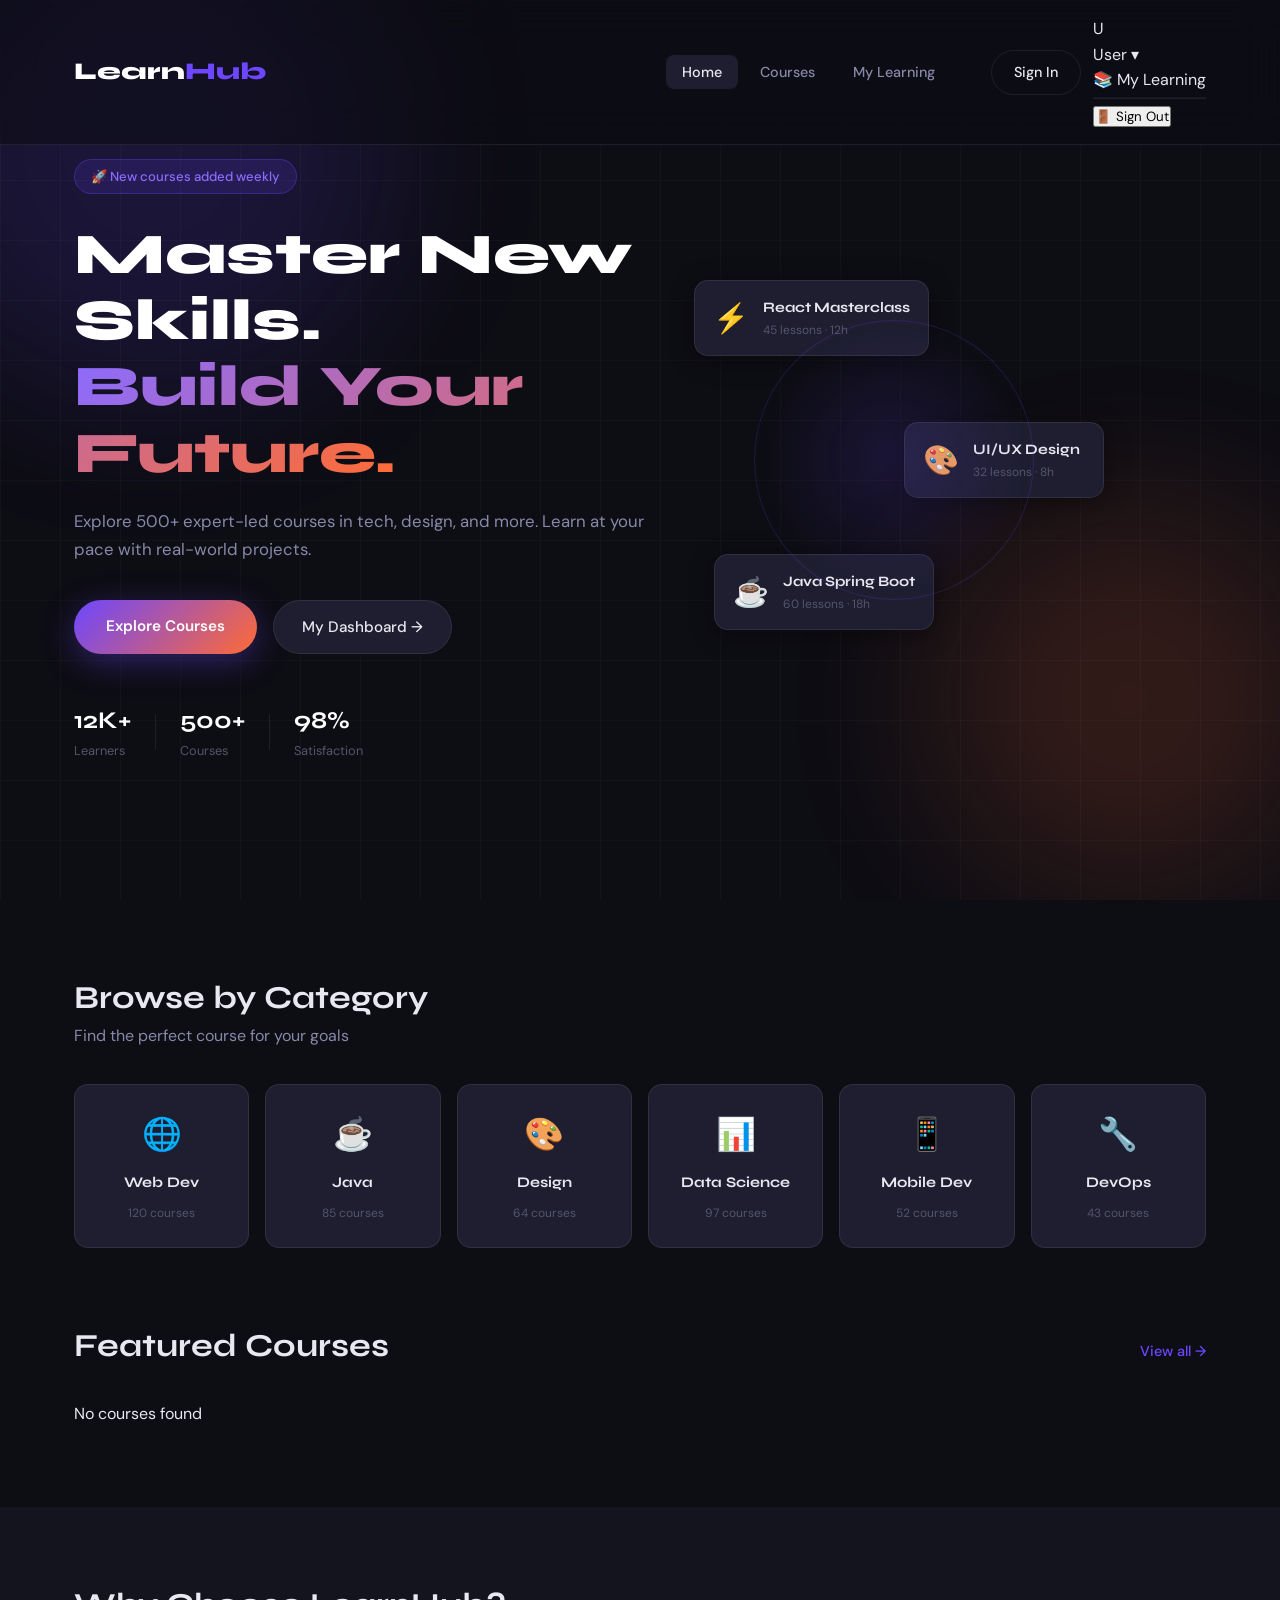
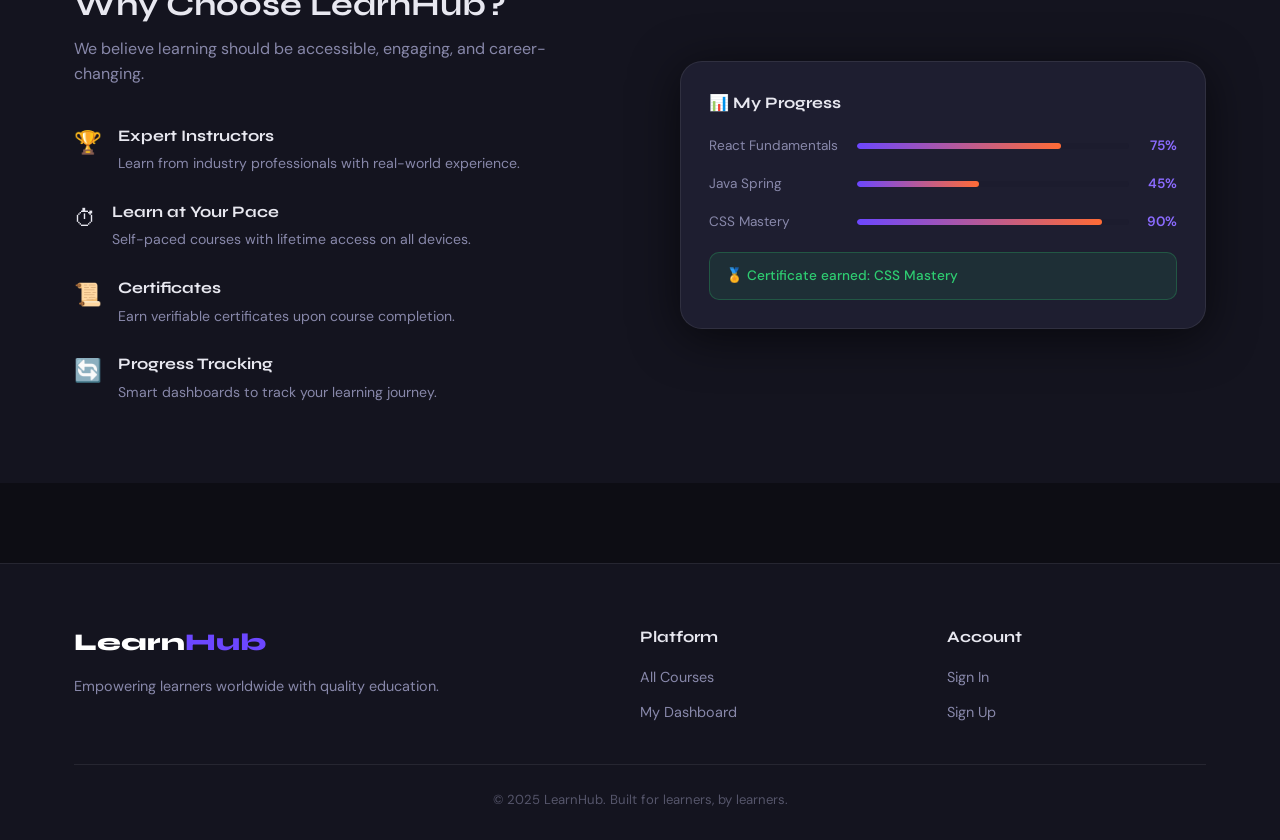
==== frontend/index.html @ 4c67e831 "Initial commit" ====
<!doctype html>
<html lang="en">
  <head>
    <meta charset="UTF-8" />
    <meta name="viewport" content="width=device-width, initial-scale=1.0" />
    <title>LearnHub – Level Up Your Skills</title>
    <link rel="stylesheet" href="css/global.css" />
    <link rel="stylesheet" href="css/home.css" />
    <link
      href="https://fonts.googleapis.com/css2?family=Syne:wght@400;600;700;800&family=DM+Sans:ital,wght@0,300;0,400;0,500;1,300&display=swap"
      rel="stylesheet"
    />
  </head>
  <body>
    <nav class="navbar" id="navbar">
      <div class="nav-inner">
        <a href="index.html" class="logo">Learn<span>Hub</span></a>
        <ul class="nav-links" id="navLinks">
          <li><a href="index.html" class="active">Home</a></li>
          <li><a href="pages/courses.html">Courses</a></li>
          <li><a href="pages/my-courses.html">My Learning</a></li>
          <li id="adminNavLink" style="display: none">
            <a href="pages/admin.html">Admin</a>
          </li>
        </ul>
        <div class="nav-actions">
          <a href="pages/login.html" class="btn-outline" id="loginBtn"
            >Sign In</a
          >
          <div class="user-menu hidden" id="userMenu">
            <div class="user-avatar" id="userAvatarTrigger">
              <div class="avatar-circle">
                <span id="navUserInitial">U</span>
              </div>
              <span id="navUserName">User</span> ▾
            </div>
            <div class="user-dropdown" id="userDropdown">
              <a href="pages/my-courses.html">📚 My Learning</a>
              <a
                href="pages/admin.html"
                id="adminDropLink"
                style="display: none"
                >🛡 Admin Panel</a
              >
              <hr style="border-color: var(--border); margin: 4px 0" />
              <button onclick="Auth.logout()">🚪 Sign Out</button>
            </div>
          </div>
        </div>
        <button class="hamburger" id="hamburger">
          <span></span><span></span><span></span>
        </button>
      </div>
    </nav>

    <section class="hero">
      <div class="hero-bg">
        <div class="blob blob-1"></div>
        <div class="blob blob-2"></div>
        <div class="grid-overlay"></div>
      </div>
      <div class="hero-content">
        <div class="hero-tag">🚀 New courses added weekly</div>
        <h1 class="hero-title">
          Master New Skills.<br /><em>Build Your Future.</em>
        </h1>
        <p class="hero-subtitle">
          Explore 500+ expert-led courses in tech, design, and more. Learn at
          your pace with real-world projects.
        </p>
        <div class="hero-cta">
          <a href="pages/courses.html" class="btn-hero-primary"
            >Explore Courses</a
          >
          <a href="pages/my-courses.html" class="btn-hero-secondary"
            >My Dashboard →</a
          >
        </div>
        <div class="hero-stats">
          <div class="stat"><strong>12K+</strong><span>Learners</span></div>
          <div class="stat-divider"></div>
          <div class="stat"><strong>500+</strong><span>Courses</span></div>
          <div class="stat-divider"></div>
          <div class="stat"><strong>98%</strong><span>Satisfaction</span></div>
        </div>
      </div>
      <div class="hero-visual">
        <div class="floating-card card-1">
          <div class="fc-icon">⚡</div>
          <div>
            <div class="fc-title">React Masterclass</div>
            <div class="fc-sub">45 lessons · 12h</div>
          </div>
        </div>
        <div class="floating-card card-2">
          <div class="fc-icon">🎨</div>
          <div>
            <div class="fc-title">UI/UX Design</div>
            <div class="fc-sub">32 lessons · 8h</div>
          </div>
        </div>
        <div class="floating-card card-3">
          <div class="fc-icon">☕</div>
          <div>
            <div class="fc-title">Java Spring Boot</div>
            <div class="fc-sub">60 lessons · 18h</div>
          </div>
        </div>
        <div class="hero-circle"></div>
      </div>
    </section>

    <section class="categories-section">
      <div class="container">
        <div class="section-header">
          <div>
            <h2>Browse by Category</h2>
            <p>Find the perfect course for your goals</p>
          </div>
        </div>
        <div class="categories-grid">
          <a href="pages/courses.html?cat=Web Dev" class="cat-card"
            ><span class="cat-icon">🌐</span
            ><span class="cat-name">Web Dev</span
            ><span class="cat-count">120 courses</span></a
          >
          <a href="pages/courses.html?cat=Java" class="cat-card"
            ><span class="cat-icon">☕</span><span class="cat-name">Java</span
            ><span class="cat-count">85 courses</span></a
          >
          <a href="pages/courses.html?cat=Design" class="cat-card"
            ><span class="cat-icon">🎨</span><span class="cat-name">Design</span
            ><span class="cat-count">64 courses</span></a
          >
          <a href="pages/courses.html?cat=Data Science" class="cat-card"
            ><span class="cat-icon">📊</span
            ><span class="cat-name">Data Science</span
            ><span class="cat-count">97 courses</span></a
          >
          <a href="pages/courses.html?cat=Mobile Dev" class="cat-card"
            ><span class="cat-icon">📱</span
            ><span class="cat-name">Mobile Dev</span
            ><span class="cat-count">52 courses</span></a
          >
          <a href="pages/courses.html?cat=DevOps" class="cat-card"
            ><span class="cat-icon">🔧</span><span class="cat-name">DevOps</span
            ><span class="cat-count">43 courses</span></a
          >
        </div>
      </div>
    </section>

    <section class="featured-section">
      <div class="container">
        <div class="section-header">
          <h2>Featured Courses</h2>
          <a href="pages/courses.html" class="view-all">View all →</a>
        </div>
        <div class="courses-grid" id="featuredCourses">
          <div class="loading-placeholder">Loading courses…</div>
        </div>
      </div>
    </section>

    <section class="why-section">
      <div class="container">
        <div class="why-grid">
          <div class="why-text">
            <h2>Why Choose LearnHub?</h2>
            <p>
              We believe learning should be accessible, engaging, and
              career-changing.
            </p>
            <div class="why-features">
              <div class="why-feat">
                <span class="why-icon">🏆</span>
                <div>
                  <strong>Expert Instructors</strong>
                  <p>
                    Learn from industry professionals with real-world
                    experience.
                  </p>
                </div>
              </div>
              <div class="why-feat">
                <span class="why-icon">⏱</span>
                <div>
                  <strong>Learn at Your Pace</strong>
                  <p>Self-paced courses with lifetime access on all devices.</p>
                </div>
              </div>
              <div class="why-feat">
                <span class="why-icon">📜</span>
                <div>
                  <strong>Certificates</strong>
                  <p>Earn verifiable certificates upon course completion.</p>
                </div>
              </div>
              <div class="why-feat">
                <span class="why-icon">🔄</span>
                <div>
                  <strong>Progress Tracking</strong>
                  <p>Smart dashboards to track your learning journey.</p>
                </div>
              </div>
            </div>
          </div>
          <div class="why-visual">
            <div class="why-card">
              <div class="why-card-header">📊 My Progress</div>
              <div class="progress-mini-list">
                <div class="pml-item">
                  <span>React Fundamentals</span>
                  <div class="pml-bar">
                    <div class="pml-fill" style="width: 75%"></div>
                  </div>
                  <span>75%</span>
                </div>
                <div class="pml-item">
                  <span>Java Spring</span>
                  <div class="pml-bar">
                    <div class="pml-fill" style="width: 45%"></div>
                  </div>
                  <span>45%</span>
                </div>
                <div class="pml-item">
                  <span>CSS Mastery</span>
                  <div class="pml-bar">
                    <div class="pml-fill" style="width: 90%"></div>
                  </div>
                  <span>90%</span>
                </div>
              </div>
              <div class="why-cert">🏅 Certificate earned: CSS Mastery</div>
            </div>
          </div>
        </div>
      </div>
    </section>

    <footer class="footer">
      <div class="container">
        <div class="footer-inner">
          <div class="footer-brand">
            <div class="logo">Learn<span>Hub</span></div>
            <p>Empowering learners worldwide with quality education.</p>
          </div>
          <div class="footer-links">
            <strong>Platform</strong><a href="pages/courses.html">All Courses</a
            ><a href="pages/my-courses.html">My Dashboard</a>
          </div>
          <div class="footer-links">
            <strong>Account</strong><a href="pages/login.html">Sign In</a
            ><a href="pages/login.html">Sign Up</a>
          </div>
        </div>
        <div class="footer-bottom">
          © 2025 LearnHub. Built for learners, by learners.
        </div>
      </div>
    </footer>

    <script src="js/data.js"></script>
    <script src="js/api.js"></script>
    <script src="js/app.js"></script>
    <script src="js/home.js"></script>
    <script>
      document.addEventListener("DOMContentLoaded", () => {
        // Show admin links
        if (Auth.isAdmin()) {
          document.getElementById("adminNavLink").style.display = "";
          const a = document.getElementById("adminDropLink");
          if (a) a.style.display = "";
        }
        // User initial avatar
        const user = Auth.getUser();
        if (user) {
          const init = document.getElementById("navUserInitial");
          if (init) init.textContent = user.fullName.charAt(0).toUpperCase();
        }
        // Dropdown toggle
        document
          .getElementById("userAvatarTrigger")
          ?.addEventListener("click", (e) => {
            e.stopPropagation();
            document.getElementById("userDropdown")?.classList.toggle("open");
          });
        document.addEventListener("click", () =>
          document.getElementById("userDropdown")?.classList.remove("open"),
        );
      });
    </script>
  </body>
</html>
---- frontend/css/global.css ----
/* ─────────────────────────────────────────────
   LEARNHUB – global.css
   Design: Dark-accent editorial, Syne + DM Sans
───────────────────────────────────────────── */

:root {
  --primary: #6c47ff;
  --primary-lt: #8b6bff;
  --accent: #ff6b35;
  --accent-lt: #ff8c5a;
  --dark: #0d0d14;
  --dark-2: #14141f;
  --dark-3: #1c1c2e;
  --surface: #1e1e30;
  --surface-2: #26263a;
  --border: rgba(255, 255, 255, 0.08);
  --text: #e8e8f0;
  --text-muted: #8888aa;
  --text-dim: #55556a;
  --success: #2ecc71;
  --warning: #f1c40f;
  --radius: 14px;
  --radius-lg: 22px;
  --shadow: 0 4px 24px rgba(0, 0, 0, 0.4);
  --shadow-lg: 0 8px 48px rgba(0, 0, 0, 0.6);
  --transition: 0.25s cubic-bezier(0.4, 0, 0.2, 1);
}

*,
*::before,
*::after {
  box-sizing: border-box;
  margin: 0;
  padding: 0;
}

html {
  scroll-behavior: smooth;
}

body {
  font-family: "DM Sans", sans-serif;
  background: var(--dark);
  color: var(--text);
  line-height: 1.6;
  overflow-x: hidden;
}

h1,
h2,
h3,
h4,
h5 {
  font-family: "Syne", sans-serif;
  line-height: 1.15;
}

a {
  color: inherit;
  text-decoration: none;
}
img {
  max-width: 100%;
  display: block;
}
button {
  cursor: pointer;
  font-family: inherit;
}

/* SCROLLBAR */
::-webkit-scrollbar {
  width: 6px;
}
::-webkit-scrollbar-track {
  background: var(--dark-2);
}
::-webkit-scrollbar-thumb {
  background: var(--primary);
  border-radius: 3px;
}

/* ── CONTAINER ─────────────── */
.container {
  max-width: 1180px;
  margin: 0 auto;
  padding: 0 24px;
}

/* ── BUTTONS ───────────────── */
.btn-primary {
  display: inline-flex;
  align-items: center;
  gap: 8px;
  background: var(--primary);
  color: #fff;
  padding: 10px 22px;
  border-radius: 50px;
  font-weight: 500;
  font-size: 0.9rem;
  border: none;
  transition: var(--transition);
}
.btn-primary:hover {
  background: var(--primary-lt);
  transform: translateY(-2px);
}

.btn-outline {
  display: inline-flex;
  align-items: center;
  background: transparent;
  color: var(--text);
  padding: 10px 22px;
  border-radius: 50px;
  font-weight: 500;
  font-size: 0.9rem;
  border: 1.5px solid var(--border);
  transition: var(--transition);
}
.btn-outline:hover {
  border-color: var(--primary);
  color: var(--primary);
}

/* ── NAVBAR ────────────────── */
.navbar {
  position: fixed;
  top: 0;
  left: 0;
  right: 0;
  z-index: 1000;
  padding: 16px 0;
  background: rgba(13, 13, 20, 0.6);
  backdrop-filter: blur(20px);
  border-bottom: 1px solid var(--border);
  transition: var(--transition);
}
.navbar.scrolled {
  padding: 10px 0;
  background: rgba(13, 13, 20, 0.95);
}

.nav-inner {
  max-width: 1180px;
  margin: 0 auto;
  padding: 0 24px;
  display: flex;
  align-items: center;
  gap: 40px;
}

.logo {
  font-family: "Syne", sans-serif;
  font-size: 1.5rem;
  font-weight: 800;
  color: #fff;
  flex-shrink: 0;
}
.logo span {
  color: var(--primary);
}

.nav-links {
  display: flex;
  list-style: none;
  gap: 6px;
  margin-left: auto;
}
.nav-links a {
  padding: 8px 16px;
  border-radius: 8px;
  font-size: 0.9rem;
  font-weight: 500;
  color: var(--text-muted);
  transition: var(--transition);
}
.nav-links a:hover,
.nav-links a.active {
  color: var(--text);
  background: var(--surface);
}

.nav-actions {
  display: flex;
  align-items: center;
  gap: 12px;
}

.enrolled-count-badge {
  position: relative;
  background: linear-gradient(135deg, var(--primary), var(--accent));
}

.hamburger {
  display: none;
  flex-direction: column;
  gap: 5px;
  background: none;
  border: none;
  padding: 4px;
}
.hamburger span {
  width: 22px;
  height: 2px;
  background: var(--text);
  border-radius: 2px;
  transition: var(--transition);
  display: block;
}

/* ── COURSE CARD ───────────── */
.course-card {
  background: var(--surface);
  border: 1px solid var(--border);
  border-radius: var(--radius-lg);
  overflow: hidden;
  transition: var(--transition);
  display: flex;
  flex-direction: column;
  cursor: pointer;
}
.course-card:hover {
  transform: translateY(-6px);
  border-color: rgba(108, 71, 255, 0.4);
  box-shadow: 0 20px 60px rgba(108, 71, 255, 0.15);
}
.course-thumb {
  height: 170px;
  display: flex;
  align-items: center;
  justify-content: center;
  font-size: 3.5rem;
  position: relative;
  overflow: hidden;
}
.course-thumb::after {
  content: "";
  position: absolute;
  inset: 0;
  background: linear-gradient(to bottom, transparent 50%, rgba(0, 0, 0, 0.6));
}
.course-body {
  padding: 18px 20px;
  flex: 1;
  display: flex;
  flex-direction: column;
  gap: 10px;
}
.course-category {
  font-size: 0.72rem;
  font-weight: 600;
  letter-spacing: 0.06em;
  text-transform: uppercase;
  color: var(--primary-lt);
}
.course-title {
  font-family: "Syne", sans-serif;
  font-size: 1.05rem;
  font-weight: 700;
  color: var(--text);
  line-height: 1.3;
}
.course-desc {
  font-size: 0.85rem;
  color: var(--text-muted);
  line-height: 1.5;
  flex: 1;
}
.course-meta {
  display: flex;
  gap: 16px;
  font-size: 0.8rem;
  color: var(--text-dim);
}
.course-meta span {
  display: flex;
  align-items: center;
  gap: 4px;
}
.course-footer {
  padding: 14px 20px;
  border-top: 1px solid var(--border);
  display: flex;
  align-items: center;
  justify-content: space-between;
}
.course-rating {
  display: flex;
  align-items: center;
  gap: 4px;
  font-size: 0.85rem;
  color: var(--warning);
}
.enroll-btn {
  padding: 8px 18px;
  border-radius: 50px;
  font-size: 0.82rem;
  font-weight: 600;
  border: 1.5px solid var(--primary);
  color: var(--primary);
  background: transparent;
  transition: var(--transition);
}
.enroll-btn:hover,
.enroll-btn.enrolled {
  background: var(--primary);
  color: #fff;
  border-color: var(--primary);
}
.enroll-btn.enrolled {
  background: var(--success);
  border-color: var(--success);
}

/* ── SECTION HEADERS ──────── */
.section-header {
  display: flex;
  align-items: baseline;
  justify-content: space-between;
  margin-bottom: 36px;
}
.section-header h2 {
  font-size: clamp(1.6rem, 3vw, 2rem);
  color: var(--text);
}
.section-header p {
  color: var(--text-muted);
  margin-top: 6px;
}
.view-all {
  color: var(--primary);
  font-weight: 500;
  font-size: 0.9rem;
  transition: var(--transition);
}
.view-all:hover {
  color: var(--primary-lt);
}

/* ── PROGRESS BAR ─────────── */
.progress-bar-wrap {
  background: var(--dark-3);
  border-radius: 50px;
  height: 8px;
  overflow: hidden;
}
.progress-bar-fill {
  height: 100%;
  border-radius: 50px;
  background: linear-gradient(90deg, var(--primary), var(--accent));
  transition: width 0.6s cubic-bezier(0.4, 0, 0.2, 1);
}

/* ── BADGE ─────────────────── */
.badge {
  display: inline-block;
  padding: 3px 10px;
  border-radius: 50px;
  font-size: 0.72rem;
  font-weight: 600;
  letter-spacing: 0.04em;
}
.badge-primary {
  background: rgba(108, 71, 255, 0.2);
  color: var(--primary-lt);
}
.badge-success {
  background: rgba(46, 204, 113, 0.15);
  color: var(--success);
}
.badge-accent {
  background: rgba(255, 107, 53, 0.2);
  color: var(--accent-lt);
}

/* ── FOOTER ────────────────── */
.footer {
  background: var(--dark-2);
  border-top: 1px solid var(--border);
  padding: 60px 0 30px;
  margin-top: 80px;
}
.footer-inner {
  display: grid;
  grid-template-columns: 2fr 1fr 1fr;
  gap: 48px;
  margin-bottom: 40px;
}
.footer-brand p {
  color: var(--text-muted);
  font-size: 0.9rem;
  margin-top: 12px;
}
.footer-links {
  display: flex;
  flex-direction: column;
  gap: 12px;
}
.footer-links strong {
  font-family: "Syne", sans-serif;
  color: var(--text);
  margin-bottom: 4px;
}
.footer-links a {
  color: var(--text-muted);
  font-size: 0.9rem;
  transition: var(--transition);
}
.footer-links a:hover {
  color: var(--primary-lt);
}
.footer-bottom {
  color: var(--text-dim);
  font-size: 0.82rem;
  text-align: center;
  padding-top: 24px;
  border-top: 1px solid var(--border);
}

/* ── TOAST ─────────────────── */
#toast-container {
  position: fixed;
  bottom: 30px;
  right: 30px;
  z-index: 9999;
  display: flex;
  flex-direction: column;
  gap: 10px;
}
.toast {
  background: var(--surface-2);
  color: var(--text);
  padding: 14px 22px;
  border-radius: 12px;
  border: 1px solid var(--border);
  font-size: 0.88rem;
  font-weight: 500;
  box-shadow: var(--shadow);
  animation: toastIn 0.35s ease;
  display: flex;
  align-items: center;
  gap: 10px;
}
.toast.success {
  border-color: var(--success);
}
.toast.error {
  border-color: #e74c3c;
}
@keyframes toastIn {
  from {
    opacity: 0;
    transform: translateY(20px);
  }
  to {
    opacity: 1;
    transform: none;
  }
}

/* ── MODAL ─────────────────── */
.modal-overlay {
  position: fixed;
  inset: 0;
  z-index: 2000;
  background: rgba(0, 0, 0, 0.75);
  backdrop-filter: blur(6px);
  display: flex;
  align-items: center;
  justify-content: center;
  padding: 24px;
  opacity: 0;
  pointer-events: none;
  transition: var(--transition);
}
.modal-overlay.open {
  opacity: 1;
  pointer-events: all;
}
.modal {
  background: var(--surface);
  border: 1px solid var(--border);
  border-radius: var(--radius-lg);
  padding: 36px;
  max-width: 520px;
  width: 100%;
  transform: scale(0.95);
  transition: var(--transition);
}
.modal-overlay.open .modal {
  transform: scale(1);
}
.modal-close {
  float: right;
  background: none;
  border: none;
  color: var(--text-muted);
  font-size: 1.4rem;
}
.modal-close:hover {
  color: var(--text);
}

/* ── EMPTY STATE ───────────── */
.empty-state {
  text-align: center;
  padding: 80px 24px;
  color: var(--text-muted);
}
.empty-state .es-icon {
  font-size: 3.5rem;
  margin-bottom: 16px;
}
.empty-state h3 {
  font-size: 1.3rem;
  color: var(--text);
  margin-bottom: 8px;
}
.empty-state p {
  font-size: 0.9rem;
  margin-bottom: 24px;
}

/* ── PAGE HERO ─────────────── */
.page-hero {
  padding: 120px 0 60px;
  background: linear-gradient(180deg, var(--dark-3) 0%, var(--dark) 100%);
  border-bottom: 1px solid var(--border);
}
.page-hero h1 {
  font-size: clamp(1.8rem, 4vw, 2.8rem);
}
.page-hero p {
  color: var(--text-muted);
  margin-top: 12px;
  font-size: 1rem;
}

/* ── FORM ELEMENTS ─────────── */
.form-group {
  display: flex;
  flex-direction: column;
  gap: 8px;
}
.form-label {
  font-size: 0.85rem;
  font-weight: 500;
  color: var(--text-muted);
}
.form-input,
.form-select,
.form-textarea {
  background: var(--dark-3);
  border: 1px solid var(--border);
  color: var(--text);
  border-radius: 10px;
  padding: 12px 16px;
  font-family: inherit;
  font-size: 0.9rem;
  transition: var(--transition);
  width: 100%;
}
.form-input:focus,
.form-select:focus,
.form-textarea:focus {
  outline: none;
  border-color: var(--primary);
  box-shadow: 0 0 0 3px rgba(108, 71, 255, 0.15);
}
.form-textarea {
  resize: vertical;
  min-height: 100px;
}
.form-select {
  appearance: none;
  cursor: pointer;
}

/* ── UTILITIES ─────────────── */
.text-muted {
  color: var(--text-muted);
}
.text-accent {
  color: var(--accent);
}
.text-primary {
  color: var(--primary-lt);
}
.text-success {
  color: var(--success);
}
.mt-1 {
  margin-top: 8px;
}
.mt-2 {
  margin-top: 16px;
}
.mt-3 {
  margin-top: 24px;
}

/* ── RESPONSIVE ────────────── */
@media (max-width: 768px) {
  .nav-links,
  .nav-actions .btn-outline {
    display: none;
  }
  .nav-links.open {
    display: flex;
    flex-direction: column;
    position: fixed;
    top: 64px;
    left: 0;
    right: 0;
    background: var(--dark-2);
    padding: 20px 24px;
    gap: 4px;
    border-bottom: 1px solid var(--border);
  }
  .hamburger {
    display: flex;
  }
  .footer-inner {
    grid-template-columns: 1fr;
    gap: 32px;
  }
}

/* Navbar Fixes */
.nav-inner {
  justify-content: space-between; /* Ensures Logo is left and Links are right */
}

/* Ensure the hero doesn't hide under the navbar */
.hero {
  padding-top: 140px;
}

/* Smooth Animation for Blobs */
.blob {
  pointer-events: none; /* Prevents blobs from blocking clicks */
}

/* Image/Emoji scaling in course cards */
.course-thumb {
  transition: transform 0.5s ease;
}
.course-card:hover .course-thumb {
  transform: scale(1.05);
}

/* Reusable internal page header */
.page-header {
  padding: 120px 0 60px;
  background: linear-gradient(180deg, var(--dark-3) 0%, var(--dark) 100%);
  border-bottom: 1px solid var(--border);
  text-align: center;
}

.page-header h1 {
  font-size: 2.5rem;
  margin-bottom: 10px;
}

.page-header p {
  color: var(--text-muted);
  max-width: 600px;
  margin: 0 auto;
}

/* css for price */
.course-price-badge {
  position: absolute;
  bottom: 10px;
  right: 10px;
  padding: 4px 10px;
  border-radius: 6px;
  font-size: 0.85rem;
  font-weight: 800;
  background: rgba(0, 0, 0, 0.4);
  backdrop-filter: blur(4px);
  color: white;
}

.price-free {
  color: #2ecc71;
}
.price-paid {
  color: #f1c40f;
}

/* Progress Bars */
.progress-bar-bg {
  width: 100%;
  height: 8px;
  background: #e0e0e0;
  border-radius: 4px;
  margin-top: 8px;
  overflow: hidden;
}
.progress-bar-fill {
  height: 100%;
  background: #2ecc71;
  transition: width 0.3s ease;
}

/* Certificate Button */
.btn-cert {
  display: inline-block;
  background: linear-gradient(135deg, #af9342, #dfc472);
  color: white;
  padding: 12px 20px;
  border-radius: 8px;
  text-decoration: none;
  font-weight: bold;
  text-align: center;
  box-shadow: 0 4px 15px rgba(175, 147, 66, 0.3);
  animation: pulse 2s infinite;
}

@keyframes pulse {
  0% {
    transform: scale(1);
  }
  50% {
    transform: scale(1.03);
  }
  100% {
    transform: scale(1);
  }
}
---- frontend/css/home.css ----
/* ─── home.css ─────────────────────────────────── */

/* HERO */
.hero {
  min-height: 100vh;
  display: flex;
  align-items: center;
  padding: 100px 24px 80px;
  max-width: 1180px;
  margin: 0 auto;
  gap: 60px;
  position: relative;
}

.hero-bg {
  position: fixed;
  inset: 0;
  z-index: -1;
  overflow: hidden;
}
.blob {
  position: absolute;
  border-radius: 50%;
  filter: blur(80px);
  opacity: 0.15;
}
.blob-1 {
  width: 500px;
  height: 500px;
  background: var(--primary);
  top: -100px;
  left: -100px;
  animation: blobMove1 12s ease-in-out infinite;
}
.blob-2 {
  width: 400px;
  height: 400px;
  background: var(--accent);
  bottom: 0;
  right: -50px;
  animation: blobMove2 10s ease-in-out infinite;
}
@keyframes blobMove1 {
  0%,
  100% {
    transform: translate(0, 0) scale(1);
  }
  50% {
    transform: translate(60px, 40px) scale(1.1);
  }
}
@keyframes blobMove2 {
  0%,
  100% {
    transform: translate(0, 0) scale(1);
  }
  50% {
    transform: translate(-40px, -30px) scale(1.05);
  }
}
.grid-overlay {
  position: absolute;
  inset: 0;
  background-image:
    linear-gradient(rgba(255, 255, 255, 0.025) 1px, transparent 1px),
    linear-gradient(90deg, rgba(255, 255, 255, 0.025) 1px, transparent 1px);
  background-size: 60px 60px;
}

.hero-content {
  flex: 1;
  max-width: 580px;
}
.hero-tag {
  display: inline-block;
  background: rgba(108, 71, 255, 0.15);
  color: var(--primary-lt);
  border: 1px solid rgba(108, 71, 255, 0.3);
  padding: 6px 16px;
  border-radius: 50px;
  font-size: 0.82rem;
  font-weight: 500;
  margin-bottom: 28px;
  animation: fadeUp 0.6s ease both;
}
.hero-title {
  font-size: clamp(2.4rem, 5vw, 3.6rem);
  font-weight: 800;
  color: #fff;
  margin-bottom: 20px;
  animation: fadeUp 0.6s 0.1s ease both;
}
.hero-title em {
  font-style: normal;
  background: linear-gradient(135deg, var(--primary-lt), var(--accent));

  /* The Fix: Include both the prefixed and standard property */
  -webkit-background-clip: text;
  background-clip: text;

  /* Required for the background to show through the letters */
  -webkit-text-fill-color: transparent;
  color: transparent;
}
.hero-subtitle {
  font-size: 1.05rem;
  color: var(--text-muted);
  line-height: 1.7;
  margin-bottom: 36px;
  animation: fadeUp 0.6s 0.2s ease both;
}
.hero-cta {
  display: flex;
  gap: 16px;
  flex-wrap: wrap;
  animation: fadeUp 0.6s 0.3s ease both;
}
.btn-hero-primary {
  padding: 14px 32px;
  border-radius: 50px;
  background: linear-gradient(135deg, var(--primary), var(--accent));
  color: #fff;
  font-weight: 600;
  font-size: 0.95rem;
  transition: var(--transition);
  border: none;
  box-shadow: 0 8px 32px rgba(108, 71, 255, 0.35);
}
.btn-hero-primary:hover {
  transform: translateY(-3px);
  box-shadow: 0 14px 40px rgba(108, 71, 255, 0.45);
}

.btn-hero-secondary {
  padding: 14px 28px;
  border-radius: 50px;
  background: var(--surface);
  color: var(--text);
  font-weight: 500;
  font-size: 0.95rem;
  border: 1px solid var(--border);
  transition: var(--transition);
}
.btn-hero-secondary:hover {
  border-color: var(--primary);
  color: var(--primary-lt);
}

.hero-stats {
  display: flex;
  align-items: center;
  gap: 24px;
  margin-top: 48px;
  animation: fadeUp 0.6s 0.4s ease both;
}
.stat {
  display: flex;
  flex-direction: column;
}
.stat strong {
  font-family: "Syne", sans-serif;
  font-size: 1.5rem;
  color: #fff;
}
.stat span {
  font-size: 0.8rem;
  color: var(--text-dim);
}
.stat-divider {
  width: 1px;
  height: 36px;
  background: var(--border);
}

/* Hero visual */
.hero-visual {
  flex: 0 0 360px;
  position: relative;
  height: 420px;
  display: none;
}
@media (min-width: 960px) {
  .hero-visual {
    display: block;
  }
}

.hero-circle {
  position: absolute;
  top: 50%;
  left: 50%;
  transform: translate(-50%, -50%);
  width: 280px;
  height: 280px;
  border-radius: 50%;
  background: radial-gradient(
    circle,
    rgba(108, 71, 255, 0.15) 0%,
    transparent 70%
  );
  border: 1px solid rgba(108, 71, 255, 0.2);
}
.floating-card {
  position: absolute;
  background: var(--surface);
  border: 1px solid var(--border);
  border-radius: 14px;
  padding: 14px 18px;
  display: flex;
  align-items: center;
  gap: 14px;
  box-shadow: var(--shadow);
  min-width: 200px;
  animation: floatCard 4s ease-in-out infinite;
}
.card-1 {
  top: 30px;
  left: -20px;
  animation-delay: 0s;
}
.card-2 {
  top: 50%;
  right: -30px;
  transform: translateY(-50%);
  animation-delay: 1.3s;
}
.card-3 {
  bottom: 40px;
  left: 0;
  animation-delay: 2.6s;
}
.fc-icon {
  font-size: 1.8rem;
}
.fc-title {
  font-family: "Syne", sans-serif;
  font-size: 0.9rem;
  font-weight: 700;
}
.fc-sub {
  font-size: 0.75rem;
  color: var(--text-dim);
  margin-top: 2px;
}
@keyframes floatCard {
  0%,
  100% {
    transform: translateY(0);
  }
  50% {
    transform: translateY(-10px);
  }
}
.card-2 {
  animation: floatCard2 4s ease-in-out infinite 1.3s;
}
@keyframes floatCard2 {
  0%,
  100% {
    transform: translateY(-50%);
  }
  50% {
    transform: translateY(calc(-50% - 10px));
  }
}

@keyframes fadeUp {
  from {
    opacity: 0;
    transform: translateY(24px);
  }
  to {
    opacity: 1;
    transform: none;
  }
}

/* CATEGORIES */
.categories-section {
  padding: 80px 0;
}
.categories-grid {
  display: grid;
  grid-template-columns: repeat(auto-fill, minmax(160px, 1fr));
  gap: 16px;
}
.cat-card {
  background: var(--surface);
  border: 1px solid var(--border);
  border-radius: var(--radius);
  padding: 24px 20px;
  display: flex;
  flex-direction: column;
  align-items: center;
  gap: 10px;
  text-align: center;
  transition: var(--transition);
}
.cat-card:hover {
  border-color: var(--primary);
  transform: translateY(-4px);
  background: var(--surface-2);
}
.cat-icon {
  font-size: 2rem;
}
.cat-name {
  font-family: "Syne", sans-serif;
  font-weight: 700;
  font-size: 0.92rem;
}
.cat-count {
  font-size: 0.75rem;
  color: var(--text-dim);
}

/* FEATURED */
.featured-section {
  padding: 0 0 80px;
}
.courses-grid {
  display: grid;
  grid-template-columns: repeat(auto-fill, minmax(300px, 1fr));
  gap: 24px;
}

/* WHY SECTION */
.why-section {
  padding: 80px 0;
  background: var(--dark-2);
}
.why-grid {
  display: grid;
  grid-template-columns: 1fr 1fr;
  gap: 80px;
  align-items: center;
}
@media (max-width: 768px) {
  .why-grid {
    grid-template-columns: 1fr;
  }
}
.why-text h2 {
  font-size: clamp(1.6rem, 3vw, 2rem);
  margin-bottom: 12px;
}
.why-text > p {
  color: var(--text-muted);
  margin-bottom: 36px;
}
.why-features {
  display: flex;
  flex-direction: column;
  gap: 24px;
}
.why-feat {
  display: flex;
  align-items: flex-start;
  gap: 16px;
}
.why-icon {
  font-size: 1.4rem;
  flex-shrink: 0;
  margin-top: 2px;
}
.why-feat strong {
  font-family: "Syne", sans-serif;
  display: block;
  margin-bottom: 4px;
}
.why-feat p {
  font-size: 0.88rem;
  color: var(--text-muted);
}

.why-card {
  background: var(--surface);
  border: 1px solid var(--border);
  border-radius: var(--radius-lg);
  padding: 28px;
  box-shadow: var(--shadow-lg);
}
.why-card-header {
  font-family: "Syne", sans-serif;
  font-weight: 700;
  margin-bottom: 20px;
}
.progress-mini-list {
  display: flex;
  flex-direction: column;
  gap: 16px;
  margin-bottom: 20px;
}
.pml-item {
  display: flex;
  align-items: center;
  gap: 12px;
  font-size: 0.85rem;
}
.pml-item span:first-child {
  flex: 1;
  color: var(--text-muted);
}
.pml-item span:last-child {
  width: 36px;
  text-align: right;
  color: var(--primary-lt);
  font-weight: 600;
}
.pml-bar {
  flex: 2;
  height: 6px;
  background: var(--dark-3);
  border-radius: 3px;
  overflow: hidden;
}
.pml-fill {
  height: 100%;
  background: linear-gradient(90deg, var(--primary), var(--accent));
  border-radius: 3px;
}
.why-cert {
  background: rgba(46, 204, 113, 0.1);
  border: 1px solid rgba(46, 204, 113, 0.25);
  color: var(--success);
  border-radius: 10px;
  padding: 12px 16px;
  font-size: 0.85rem;
  font-weight: 500;
}
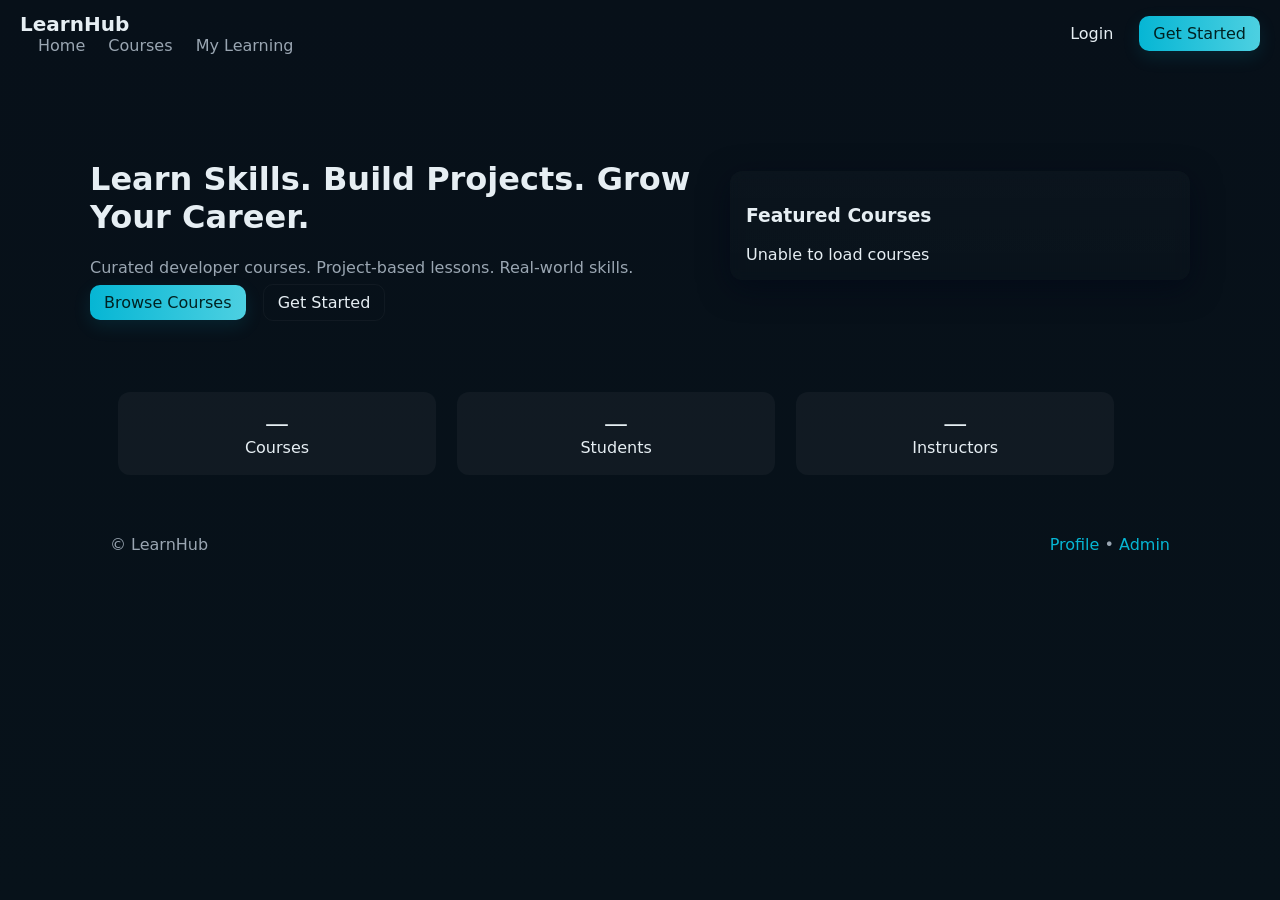
==== commit 16400b3b: "Initial LearnHub application" ====
--- a/frontend/index.html
+++ b/frontend/index.html
@@ -1,294 +1,69 @@
 <!doctype html>
 <html lang="en">
-  <head>
-    <meta charset="UTF-8" />
-    <meta name="viewport" content="width=device-width, initial-scale=1.0" />
-    <title>LearnHub – Level Up Your Skills</title>
-    <link rel="stylesheet" href="css/global.css" />
-    <link rel="stylesheet" href="css/home.css" />
-    <link
-      href="https://fonts.googleapis.com/css2?family=Syne:wght@400;600;700;800&family=DM+Sans:ital,wght@0,300;0,400;0,500;1,300&display=swap"
-      rel="stylesheet"
-    />
-  </head>
-  <body>
-    <nav class="navbar" id="navbar">
-      <div class="nav-inner">
-        <a href="index.html" class="logo">Learn<span>Hub</span></a>
-        <ul class="nav-links" id="navLinks">
-          <li><a href="index.html" class="active">Home</a></li>
-          <li><a href="pages/courses.html">Courses</a></li>
-          <li><a href="pages/my-courses.html">My Learning</a></li>
-          <li id="adminNavLink" style="display: none">
-            <a href="pages/admin.html">Admin</a>
-          </li>
-        </ul>
-        <div class="nav-actions">
-          <a href="pages/login.html" class="btn-outline" id="loginBtn"
-            >Sign In</a
-          >
-          <div class="user-menu hidden" id="userMenu">
-            <div class="user-avatar" id="userAvatarTrigger">
-              <div class="avatar-circle">
-                <span id="navUserInitial">U</span>
-              </div>
-              <span id="navUserName">User</span> ▾
-            </div>
-            <div class="user-dropdown" id="userDropdown">
-              <a href="pages/my-courses.html">📚 My Learning</a>
-              <a
-                href="pages/admin.html"
-                id="adminDropLink"
-                style="display: none"
-                >🛡 Admin Panel</a
-              >
-              <hr style="border-color: var(--border); margin: 4px 0" />
-              <button onclick="Auth.logout()">🚪 Sign Out</button>
-            </div>
-          </div>
-        </div>
-        <button class="hamburger" id="hamburger">
-          <span></span><span></span><span></span>
-        </button>
+<head>
+  <meta charset="utf-8" />
+  <meta name="viewport" content="width=device-width,initial-scale=1" />
+  <title>LearnHub — Home</title>
+  <link rel="stylesheet" href="css/global.css" />
+  <link rel="stylesheet" href="css/home.css" />
+</head>
+<body>
+  <div id="app">
+    <header class="nav">
+      <div class="nav-left">
+        <a href="/" class="logo">LearnHub</a>
+        <nav class="links">
+          <a href="index.html">Home</a>
+          <a href="pages/courses.html">Courses</a>
+          <a id="nav-my-learning" href="pages/my-learning.html">My Learning</a>
+        </nav>
       </div>
-    </nav>
+      <div class="nav-right" id="nav-auth-area">
+        <!-- populated by js/app.js -->
+      </div>
+    </header>
 
-    <section class="hero">
-      <div class="hero-bg">
-        <div class="blob blob-1"></div>
-        <div class="blob blob-2"></div>
-        <div class="grid-overlay"></div>
-      </div>
+    <main class="container hero">
       <div class="hero-content">
-        <div class="hero-tag">🚀 New courses added weekly</div>
-        <h1 class="hero-title">
-          Master New Skills.<br /><em>Build Your Future.</em>
-        </h1>
-        <p class="hero-subtitle">
-          Explore 500+ expert-led courses in tech, design, and more. Learn at
-          your pace with real-world projects.
-        </p>
-        <div class="hero-cta">
-          <a href="pages/courses.html" class="btn-hero-primary"
-            >Explore Courses</a
-          >
-          <a href="pages/my-courses.html" class="btn-hero-secondary"
-            >My Dashboard →</a
-          >
-        </div>
-        <div class="hero-stats">
-          <div class="stat"><strong>12K+</strong><span>Learners</span></div>
-          <div class="stat-divider"></div>
-          <div class="stat"><strong>500+</strong><span>Courses</span></div>
-          <div class="stat-divider"></div>
-          <div class="stat"><strong>98%</strong><span>Satisfaction</span></div>
+        <h1>Learn Skills. Build Projects. Grow Your Career.</h1>
+        <p class="lead">Curated developer courses. Project-based lessons. Real-world skills.</p>
+        <div class="hero-actions">
+          <a class="btn primary" href="pages/courses.html">Browse Courses</a>
+          <a class="btn ghost" href="pages/register.html">Get Started</a>
         </div>
       </div>
-      <div class="hero-visual">
-        <div class="floating-card card-1">
-          <div class="fc-icon">⚡</div>
-          <div>
-            <div class="fc-title">React Masterclass</div>
-            <div class="fc-sub">45 lessons · 12h</div>
-          </div>
+
+      <div class="hero-illustration">
+        <div class="card glass">
+          <h3>Featured Courses</h3>
+          <div id="featured-courses" class="course-grid"></div>
         </div>
-        <div class="floating-card card-2">
-          <div class="fc-icon">🎨</div>
-          <div>
-            <div class="fc-title">UI/UX Design</div>
-            <div class="fc-sub">32 lessons · 8h</div>
-          </div>
-        </div>
-        <div class="floating-card card-3">
-          <div class="fc-icon">☕</div>
-          <div>
-            <div class="fc-title">Java Spring Boot</div>
-            <div class="fc-sub">60 lessons · 18h</div>
-          </div>
-        </div>
-        <div class="hero-circle"></div>
+      </div>
+    </main>
+
+    <section class="container cards" id="home-stats">
+      <div class="stat">
+        <div class="stat-value" id="stat-courses">—</div>
+        <div class="stat-label">Courses</div>
+      </div>
+      <div class="stat">
+        <div class="stat-value" id="stat-students">—</div>
+        <div class="stat-label">Students</div>
+      </div>
+      <div class="stat">
+        <div class="stat-value" id="stat-instructors">—</div>
+        <div class="stat-label">Instructors</div>
       </div>
     </section>
 
-    <section class="categories-section">
-      <div class="container">
-        <div class="section-header">
-          <div>
-            <h2>Browse by Category</h2>
-            <p>Find the perfect course for your goals</p>
-          </div>
-        </div>
-        <div class="categories-grid">
-          <a href="pages/courses.html?cat=Web Dev" class="cat-card"
-            ><span class="cat-icon">🌐</span
-            ><span class="cat-name">Web Dev</span
-            ><span class="cat-count">120 courses</span></a
-          >
-          <a href="pages/courses.html?cat=Java" class="cat-card"
-            ><span class="cat-icon">☕</span><span class="cat-name">Java</span
-            ><span class="cat-count">85 courses</span></a
-          >
-          <a href="pages/courses.html?cat=Design" class="cat-card"
-            ><span class="cat-icon">🎨</span><span class="cat-name">Design</span
-            ><span class="cat-count">64 courses</span></a
-          >
-          <a href="pages/courses.html?cat=Data Science" class="cat-card"
-            ><span class="cat-icon">📊</span
-            ><span class="cat-name">Data Science</span
-            ><span class="cat-count">97 courses</span></a
-          >
-          <a href="pages/courses.html?cat=Mobile Dev" class="cat-card"
-            ><span class="cat-icon">📱</span
-            ><span class="cat-name">Mobile Dev</span
-            ><span class="cat-count">52 courses</span></a
-          >
-          <a href="pages/courses.html?cat=DevOps" class="cat-card"
-            ><span class="cat-icon">🔧</span><span class="cat-name">DevOps</span
-            ><span class="cat-count">43 courses</span></a
-          >
-        </div>
-      </div>
-    </section>
+    <footer class="footer container">
+      <div>© LearnHub</div>
+      <div><a href="pages/profile.html">Profile</a> • <a href="pages/admin.html">Admin</a></div>
+    </footer>
+  </div>
 
-    <section class="featured-section">
-      <div class="container">
-        <div class="section-header">
-          <h2>Featured Courses</h2>
-          <a href="pages/courses.html" class="view-all">View all →</a>
-        </div>
-        <div class="courses-grid" id="featuredCourses">
-          <div class="loading-placeholder">Loading courses…</div>
-        </div>
-      </div>
-    </section>
-
-    <section class="why-section">
-      <div class="container">
-        <div class="why-grid">
-          <div class="why-text">
-            <h2>Why Choose LearnHub?</h2>
-            <p>
-              We believe learning should be accessible, engaging, and
-              career-changing.
-            </p>
-            <div class="why-features">
-              <div class="why-feat">
-                <span class="why-icon">🏆</span>
-                <div>
-                  <strong>Expert Instructors</strong>
-                  <p>
-                    Learn from industry professionals with real-world
-                    experience.
-                  </p>
-                </div>
-              </div>
-              <div class="why-feat">
-                <span class="why-icon">⏱</span>
-                <div>
-                  <strong>Learn at Your Pace</strong>
-                  <p>Self-paced courses with lifetime access on all devices.</p>
-                </div>
-              </div>
-              <div class="why-feat">
-                <span class="why-icon">📜</span>
-                <div>
-                  <strong>Certificates</strong>
-                  <p>Earn verifiable certificates upon course completion.</p>
-                </div>
-              </div>
-              <div class="why-feat">
-                <span class="why-icon">🔄</span>
-                <div>
-                  <strong>Progress Tracking</strong>
-                  <p>Smart dashboards to track your learning journey.</p>
-                </div>
-              </div>
-            </div>
-          </div>
-          <div class="why-visual">
-            <div class="why-card">
-              <div class="why-card-header">📊 My Progress</div>
-              <div class="progress-mini-list">
-                <div class="pml-item">
-                  <span>React Fundamentals</span>
-                  <div class="pml-bar">
-                    <div class="pml-fill" style="width: 75%"></div>
-                  </div>
-                  <span>75%</span>
-                </div>
-                <div class="pml-item">
-                  <span>Java Spring</span>
-                  <div class="pml-bar">
-                    <div class="pml-fill" style="width: 45%"></div>
-                  </div>
-                  <span>45%</span>
-                </div>
-                <div class="pml-item">
-                  <span>CSS Mastery</span>
-                  <div class="pml-bar">
-                    <div class="pml-fill" style="width: 90%"></div>
-                  </div>
-                  <span>90%</span>
-                </div>
-              </div>
-              <div class="why-cert">🏅 Certificate earned: CSS Mastery</div>
-            </div>
-          </div>
-        </div>
-      </div>
-    </section>
-
-    <footer class="footer">
-      <div class="container">
-        <div class="footer-inner">
-          <div class="footer-brand">
-            <div class="logo">Learn<span>Hub</span></div>
-            <p>Empowering learners worldwide with quality education.</p>
-          </div>
-          <div class="footer-links">
-            <strong>Platform</strong><a href="pages/courses.html">All Courses</a
-            ><a href="pages/my-courses.html">My Dashboard</a>
-          </div>
-          <div class="footer-links">
-            <strong>Account</strong><a href="pages/login.html">Sign In</a
-            ><a href="pages/login.html">Sign Up</a>
-          </div>
-        </div>
-        <div class="footer-bottom">
-          © 2025 LearnHub. Built for learners, by learners.
-        </div>
-      </div>
-    </footer>
-
-    <script src="js/data.js"></script>
-    <script src="js/api.js"></script>
-    <script src="js/app.js"></script>
-    <script src="js/home.js"></script>
-    <script>
-      document.addEventListener("DOMContentLoaded", () => {
-        // Show admin links
-        if (Auth.isAdmin()) {
-          document.getElementById("adminNavLink").style.display = "";
-          const a = document.getElementById("adminDropLink");
-          if (a) a.style.display = "";
-        }
-        // User initial avatar
-        const user = Auth.getUser();
-        if (user) {
-          const init = document.getElementById("navUserInitial");
-          if (init) init.textContent = user.fullName.charAt(0).toUpperCase();
-        }
-        // Dropdown toggle
-        document
-          .getElementById("userAvatarTrigger")
-          ?.addEventListener("click", (e) => {
-            e.stopPropagation();
-            document.getElementById("userDropdown")?.classList.toggle("open");
-          });
-        document.addEventListener("click", () =>
-          document.getElementById("userDropdown")?.classList.remove("open"),
-        );
-      });
-    </script>
-  </body>
-</html>
+  <script src="js/api.js"></script>
+  <script src="js/app.js"></script>
+  <script src="js/home.js"></script>
+</body>
+</html>
--- a/frontend/css/global.css
+++ b/frontend/css/global.css
@@ -1,732 +1,30 @@
-/* ─────────────────────────────────────────────
-   LEARNHUB – global.css
-   Design: Dark-accent editorial, Syne + DM Sans
-───────────────────────────────────────────── */
-
-:root {
-  --primary: #6c47ff;
-  --primary-lt: #8b6bff;
-  --accent: #ff6b35;
-  --accent-lt: #ff8c5a;
-  --dark: #0d0d14;
-  --dark-2: #14141f;
-  --dark-3: #1c1c2e;
-  --surface: #1e1e30;
-  --surface-2: #26263a;
-  --border: rgba(255, 255, 255, 0.08);
-  --text: #e8e8f0;
-  --text-muted: #8888aa;
-  --text-dim: #55556a;
-  --success: #2ecc71;
-  --warning: #f1c40f;
-  --radius: 14px;
-  --radius-lg: 22px;
-  --shadow: 0 4px 24px rgba(0, 0, 0, 0.4);
-  --shadow-lg: 0 8px 48px rgba(0, 0, 0, 0.6);
-  --transition: 0.25s cubic-bezier(0.4, 0, 0.2, 1);
+:root{
+  --bg:#0b0f14;
+  --card:#0f1720cc;
+  --glass: rgba(255,255,255,0.04);
+  --accent:#06b6d4;
+  --muted:#9aa6b2;
+  --text:#e6eef3;
+  --radius:12px;
 }
-
-*,
-*::before,
-*::after {
-  box-sizing: border-box;
-  margin: 0;
-  padding: 0;
-}
-
-html {
-  scroll-behavior: smooth;
-}
-
-body {
-  font-family: "DM Sans", sans-serif;
-  background: var(--dark);
-  color: var(--text);
-  line-height: 1.6;
-  overflow-x: hidden;
-}
-
-h1,
-h2,
-h3,
-h4,
-h5 {
-  font-family: "Syne", sans-serif;
-  line-height: 1.15;
-}
-
-a {
-  color: inherit;
-  text-decoration: none;
-}
-img {
-  max-width: 100%;
-  display: block;
-}
-button {
-  cursor: pointer;
-  font-family: inherit;
-}
-
-/* SCROLLBAR */
-::-webkit-scrollbar {
-  width: 6px;
-}
-::-webkit-scrollbar-track {
-  background: var(--dark-2);
-}
-::-webkit-scrollbar-thumb {
-  background: var(--primary);
-  border-radius: 3px;
-}
-
-/* ── CONTAINER ─────────────── */
-.container {
-  max-width: 1180px;
-  margin: 0 auto;
-  padding: 0 24px;
-}
-
-/* ── BUTTONS ───────────────── */
-.btn-primary {
-  display: inline-flex;
-  align-items: center;
-  gap: 8px;
-  background: var(--primary);
-  color: #fff;
-  padding: 10px 22px;
-  border-radius: 50px;
-  font-weight: 500;
-  font-size: 0.9rem;
-  border: none;
-  transition: var(--transition);
-}
-.btn-primary:hover {
-  background: var(--primary-lt);
-  transform: translateY(-2px);
-}
-
-.btn-outline {
-  display: inline-flex;
-  align-items: center;
-  background: transparent;
-  color: var(--text);
-  padding: 10px 22px;
-  border-radius: 50px;
-  font-weight: 500;
-  font-size: 0.9rem;
-  border: 1.5px solid var(--border);
-  transition: var(--transition);
-}
-.btn-outline:hover {
-  border-color: var(--primary);
-  color: var(--primary);
-}
-
-/* ── NAVBAR ────────────────── */
-.navbar {
-  position: fixed;
-  top: 0;
-  left: 0;
-  right: 0;
-  z-index: 1000;
-  padding: 16px 0;
-  background: rgba(13, 13, 20, 0.6);
-  backdrop-filter: blur(20px);
-  border-bottom: 1px solid var(--border);
-  transition: var(--transition);
-}
-.navbar.scrolled {
-  padding: 10px 0;
-  background: rgba(13, 13, 20, 0.95);
-}
-
-.nav-inner {
-  max-width: 1180px;
-  margin: 0 auto;
-  padding: 0 24px;
-  display: flex;
-  align-items: center;
-  gap: 40px;
-}
-
-.logo {
-  font-family: "Syne", sans-serif;
-  font-size: 1.5rem;
-  font-weight: 800;
-  color: #fff;
-  flex-shrink: 0;
-}
-.logo span {
-  color: var(--primary);
-}
-
-.nav-links {
-  display: flex;
-  list-style: none;
-  gap: 6px;
-  margin-left: auto;
-}
-.nav-links a {
-  padding: 8px 16px;
-  border-radius: 8px;
-  font-size: 0.9rem;
-  font-weight: 500;
-  color: var(--text-muted);
-  transition: var(--transition);
-}
-.nav-links a:hover,
-.nav-links a.active {
-  color: var(--text);
-  background: var(--surface);
-}
-
-.nav-actions {
-  display: flex;
-  align-items: center;
-  gap: 12px;
-}
-
-.enrolled-count-badge {
-  position: relative;
-  background: linear-gradient(135deg, var(--primary), var(--accent));
-}
-
-.hamburger {
-  display: none;
-  flex-direction: column;
-  gap: 5px;
-  background: none;
-  border: none;
-  padding: 4px;
-}
-.hamburger span {
-  width: 22px;
-  height: 2px;
-  background: var(--text);
-  border-radius: 2px;
-  transition: var(--transition);
-  display: block;
-}
-
-/* ── COURSE CARD ───────────── */
-.course-card {
-  background: var(--surface);
-  border: 1px solid var(--border);
-  border-radius: var(--radius-lg);
-  overflow: hidden;
-  transition: var(--transition);
-  display: flex;
-  flex-direction: column;
-  cursor: pointer;
-}
-.course-card:hover {
-  transform: translateY(-6px);
-  border-color: rgba(108, 71, 255, 0.4);
-  box-shadow: 0 20px 60px rgba(108, 71, 255, 0.15);
-}
-.course-thumb {
-  height: 170px;
-  display: flex;
-  align-items: center;
-  justify-content: center;
-  font-size: 3.5rem;
-  position: relative;
-  overflow: hidden;
-}
-.course-thumb::after {
-  content: "";
-  position: absolute;
-  inset: 0;
-  background: linear-gradient(to bottom, transparent 50%, rgba(0, 0, 0, 0.6));
-}
-.course-body {
-  padding: 18px 20px;
-  flex: 1;
-  display: flex;
-  flex-direction: column;
-  gap: 10px;
-}
-.course-category {
-  font-size: 0.72rem;
-  font-weight: 600;
-  letter-spacing: 0.06em;
-  text-transform: uppercase;
-  color: var(--primary-lt);
-}
-.course-title {
-  font-family: "Syne", sans-serif;
-  font-size: 1.05rem;
-  font-weight: 700;
-  color: var(--text);
-  line-height: 1.3;
-}
-.course-desc {
-  font-size: 0.85rem;
-  color: var(--text-muted);
-  line-height: 1.5;
-  flex: 1;
-}
-.course-meta {
-  display: flex;
-  gap: 16px;
-  font-size: 0.8rem;
-  color: var(--text-dim);
-}
-.course-meta span {
-  display: flex;
-  align-items: center;
-  gap: 4px;
-}
-.course-footer {
-  padding: 14px 20px;
-  border-top: 1px solid var(--border);
-  display: flex;
-  align-items: center;
-  justify-content: space-between;
-}
-.course-rating {
-  display: flex;
-  align-items: center;
-  gap: 4px;
-  font-size: 0.85rem;
-  color: var(--warning);
-}
-.enroll-btn {
-  padding: 8px 18px;
-  border-radius: 50px;
-  font-size: 0.82rem;
-  font-weight: 600;
-  border: 1.5px solid var(--primary);
-  color: var(--primary);
-  background: transparent;
-  transition: var(--transition);
-}
-.enroll-btn:hover,
-.enroll-btn.enrolled {
-  background: var(--primary);
-  color: #fff;
-  border-color: var(--primary);
-}
-.enroll-btn.enrolled {
-  background: var(--success);
-  border-color: var(--success);
-}
-
-/* ── SECTION HEADERS ──────── */
-.section-header {
-  display: flex;
-  align-items: baseline;
-  justify-content: space-between;
-  margin-bottom: 36px;
-}
-.section-header h2 {
-  font-size: clamp(1.6rem, 3vw, 2rem);
-  color: var(--text);
-}
-.section-header p {
-  color: var(--text-muted);
-  margin-top: 6px;
-}
-.view-all {
-  color: var(--primary);
-  font-weight: 500;
-  font-size: 0.9rem;
-  transition: var(--transition);
-}
-.view-all:hover {
-  color: var(--primary-lt);
-}
-
-/* ── PROGRESS BAR ─────────── */
-.progress-bar-wrap {
-  background: var(--dark-3);
-  border-radius: 50px;
-  height: 8px;
-  overflow: hidden;
-}
-.progress-bar-fill {
-  height: 100%;
-  border-radius: 50px;
-  background: linear-gradient(90deg, var(--primary), var(--accent));
-  transition: width 0.6s cubic-bezier(0.4, 0, 0.2, 1);
-}
-
-/* ── BADGE ─────────────────── */
-.badge {
-  display: inline-block;
-  padding: 3px 10px;
-  border-radius: 50px;
-  font-size: 0.72rem;
-  font-weight: 600;
-  letter-spacing: 0.04em;
-}
-.badge-primary {
-  background: rgba(108, 71, 255, 0.2);
-  color: var(--primary-lt);
-}
-.badge-success {
-  background: rgba(46, 204, 113, 0.15);
-  color: var(--success);
-}
-.badge-accent {
-  background: rgba(255, 107, 53, 0.2);
-  color: var(--accent-lt);
-}
-
-/* ── FOOTER ────────────────── */
-.footer {
-  background: var(--dark-2);
-  border-top: 1px solid var(--border);
-  padding: 60px 0 30px;
-  margin-top: 80px;
-}
-.footer-inner {
-  display: grid;
-  grid-template-columns: 2fr 1fr 1fr;
-  gap: 48px;
-  margin-bottom: 40px;
-}
-.footer-brand p {
-  color: var(--text-muted);
-  font-size: 0.9rem;
-  margin-top: 12px;
-}
-.footer-links {
-  display: flex;
-  flex-direction: column;
-  gap: 12px;
-}
-.footer-links strong {
-  font-family: "Syne", sans-serif;
-  color: var(--text);
-  margin-bottom: 4px;
-}
-.footer-links a {
-  color: var(--text-muted);
-  font-size: 0.9rem;
-  transition: var(--transition);
-}
-.footer-links a:hover {
-  color: var(--primary-lt);
-}
-.footer-bottom {
-  color: var(--text-dim);
-  font-size: 0.82rem;
-  text-align: center;
-  padding-top: 24px;
-  border-top: 1px solid var(--border);
-}
-
-/* ── TOAST ─────────────────── */
-#toast-container {
-  position: fixed;
-  bottom: 30px;
-  right: 30px;
-  z-index: 9999;
-  display: flex;
-  flex-direction: column;
-  gap: 10px;
-}
-.toast {
-  background: var(--surface-2);
-  color: var(--text);
-  padding: 14px 22px;
-  border-radius: 12px;
-  border: 1px solid var(--border);
-  font-size: 0.88rem;
-  font-weight: 500;
-  box-shadow: var(--shadow);
-  animation: toastIn 0.35s ease;
-  display: flex;
-  align-items: center;
-  gap: 10px;
-}
-.toast.success {
-  border-color: var(--success);
-}
-.toast.error {
-  border-color: #e74c3c;
-}
-@keyframes toastIn {
-  from {
-    opacity: 0;
-    transform: translateY(20px);
-  }
-  to {
-    opacity: 1;
-    transform: none;
-  }
-}
-
-/* ── MODAL ─────────────────── */
-.modal-overlay {
-  position: fixed;
-  inset: 0;
-  z-index: 2000;
-  background: rgba(0, 0, 0, 0.75);
-  backdrop-filter: blur(6px);
-  display: flex;
-  align-items: center;
-  justify-content: center;
-  padding: 24px;
-  opacity: 0;
-  pointer-events: none;
-  transition: var(--transition);
-}
-.modal-overlay.open {
-  opacity: 1;
-  pointer-events: all;
-}
-.modal {
-  background: var(--surface);
-  border: 1px solid var(--border);
-  border-radius: var(--radius-lg);
-  padding: 36px;
-  max-width: 520px;
-  width: 100%;
-  transform: scale(0.95);
-  transition: var(--transition);
-}
-.modal-overlay.open .modal {
-  transform: scale(1);
-}
-.modal-close {
-  float: right;
-  background: none;
-  border: none;
-  color: var(--text-muted);
-  font-size: 1.4rem;
-}
-.modal-close:hover {
-  color: var(--text);
-}
-
-/* ── EMPTY STATE ───────────── */
-.empty-state {
-  text-align: center;
-  padding: 80px 24px;
-  color: var(--text-muted);
-}
-.empty-state .es-icon {
-  font-size: 3.5rem;
-  margin-bottom: 16px;
-}
-.empty-state h3 {
-  font-size: 1.3rem;
-  color: var(--text);
-  margin-bottom: 8px;
-}
-.empty-state p {
-  font-size: 0.9rem;
-  margin-bottom: 24px;
-}
-
-/* ── PAGE HERO ─────────────── */
-.page-hero {
-  padding: 120px 0 60px;
-  background: linear-gradient(180deg, var(--dark-3) 0%, var(--dark) 100%);
-  border-bottom: 1px solid var(--border);
-}
-.page-hero h1 {
-  font-size: clamp(1.8rem, 4vw, 2.8rem);
-}
-.page-hero p {
-  color: var(--text-muted);
-  margin-top: 12px;
-  font-size: 1rem;
-}
-
-/* ── FORM ELEMENTS ─────────── */
-.form-group {
-  display: flex;
-  flex-direction: column;
-  gap: 8px;
-}
-.form-label {
-  font-size: 0.85rem;
-  font-weight: 500;
-  color: var(--text-muted);
-}
-.form-input,
-.form-select,
-.form-textarea {
-  background: var(--dark-3);
-  border: 1px solid var(--border);
-  color: var(--text);
-  border-radius: 10px;
-  padding: 12px 16px;
-  font-family: inherit;
-  font-size: 0.9rem;
-  transition: var(--transition);
-  width: 100%;
-}
-.form-input:focus,
-.form-select:focus,
-.form-textarea:focus {
-  outline: none;
-  border-color: var(--primary);
-  box-shadow: 0 0 0 3px rgba(108, 71, 255, 0.15);
-}
-.form-textarea {
-  resize: vertical;
-  min-height: 100px;
-}
-.form-select {
-  appearance: none;
-  cursor: pointer;
-}
-
-/* ── UTILITIES ─────────────── */
-.text-muted {
-  color: var(--text-muted);
-}
-.text-accent {
-  color: var(--accent);
-}
-.text-primary {
-  color: var(--primary-lt);
-}
-.text-success {
-  color: var(--success);
-}
-.mt-1 {
-  margin-top: 8px;
-}
-.mt-2 {
-  margin-top: 16px;
-}
-.mt-3 {
-  margin-top: 24px;
-}
-
-/* ── RESPONSIVE ────────────── */
-@media (max-width: 768px) {
-  .nav-links,
-  .nav-actions .btn-outline {
-    display: none;
-  }
-  .nav-links.open {
-    display: flex;
-    flex-direction: column;
-    position: fixed;
-    top: 64px;
-    left: 0;
-    right: 0;
-    background: var(--dark-2);
-    padding: 20px 24px;
-    gap: 4px;
-    border-bottom: 1px solid var(--border);
-  }
-  .hamburger {
-    display: flex;
-  }
-  .footer-inner {
-    grid-template-columns: 1fr;
-    gap: 32px;
-  }
-}
-
-/* Navbar Fixes */
-.nav-inner {
-  justify-content: space-between; /* Ensures Logo is left and Links are right */
-}
-
-/* Ensure the hero doesn't hide under the navbar */
-.hero {
-  padding-top: 140px;
-}
-
-/* Smooth Animation for Blobs */
-.blob {
-  pointer-events: none; /* Prevents blobs from blocking clicks */
-}
-
-/* Image/Emoji scaling in course cards */
-.course-thumb {
-  transition: transform 0.5s ease;
-}
-.course-card:hover .course-thumb {
-  transform: scale(1.05);
-}
-
-/* Reusable internal page header */
-.page-header {
-  padding: 120px 0 60px;
-  background: linear-gradient(180deg, var(--dark-3) 0%, var(--dark) 100%);
-  border-bottom: 1px solid var(--border);
-  text-align: center;
-}
-
-.page-header h1 {
-  font-size: 2.5rem;
-  margin-bottom: 10px;
-}
-
-.page-header p {
-  color: var(--text-muted);
-  max-width: 600px;
-  margin: 0 auto;
-}
-
-/* css for price */
-.course-price-badge {
-  position: absolute;
-  bottom: 10px;
-  right: 10px;
-  padding: 4px 10px;
-  border-radius: 6px;
-  font-size: 0.85rem;
-  font-weight: 800;
-  background: rgba(0, 0, 0, 0.4);
-  backdrop-filter: blur(4px);
-  color: white;
-}
-
-.price-free {
-  color: #2ecc71;
-}
-.price-paid {
-  color: #f1c40f;
-}
-
-/* Progress Bars */
-.progress-bar-bg {
-  width: 100%;
-  height: 8px;
-  background: #e0e0e0;
-  border-radius: 4px;
-  margin-top: 8px;
-  overflow: hidden;
-}
-.progress-bar-fill {
-  height: 100%;
-  background: #2ecc71;
-  transition: width 0.3s ease;
-}
-
-/* Certificate Button */
-.btn-cert {
-  display: inline-block;
-  background: linear-gradient(135deg, #af9342, #dfc472);
-  color: white;
-  padding: 12px 20px;
-  border-radius: 8px;
-  text-decoration: none;
-  font-weight: bold;
-  text-align: center;
-  box-shadow: 0 4px 15px rgba(175, 147, 66, 0.3);
-  animation: pulse 2s infinite;
-}
-
-@keyframes pulse {
-  0% {
-    transform: scale(1);
-  }
-  50% {
-    transform: scale(1.03);
-  }
-  100% {
-    transform: scale(1);
-  }
-}
+*{box-sizing:border-box}
+html,body{height:100%;margin:0;background:linear-gradient(180deg,#071019 0%, #07121a 100%);color:var(--text);font-family:Inter,ui-sans-serif,system-ui,-apple-system,"Segoe UI",Roboto,"Helvetica Neue",Arial;}
+a{color:var(--accent);text-decoration:none}
+.container{max-width:1100px;margin:32px auto;padding:0 20px}
+.nav{display:flex;align-items:center;justify-content:space-between;padding:12px 20px}
+.logo{font-weight:700;font-size:20px;color:var(--text)}
+.links a{margin-left:18px;color:var(--muted)}
+.nav-right{display:flex;align-items:center;gap:12px}
+.btn{padding:8px 14px;border-radius:10px;border:none;cursor:pointer;background:transparent;color:var(--text)}
+.btn.primary{background:linear-gradient(90deg,var(--accent),#4dd0e1);color:#022;box-shadow:0 6px 18px rgba(6,182,212,0.12)}
+.btn.ghost{border:1px solid rgba(255,255,255,0.04)}
+.card{background:var(--card);padding:16px;border-radius:var(--radius);box-shadow:0 8px 30px rgba(2,6,23,0.6)}
+.glass{backdrop-filter:blur(6px);background:linear-gradient(180deg, rgba(255,255,255,0.02), rgba(255,255,255,0.01))}
+.error{color:#ff6b6b;margin-top:8px}
+.lead{color:var(--muted)}
+.course-grid{display:grid;grid-template-columns:repeat(auto-fill,minmax(240px,1fr));gap:16px}
+.course-card{padding:12px;border-radius:12px;background:linear-gradient(180deg, rgba(255,255,255,0.02), rgba(255,255,255,0.01))}
+.stat{display:inline-block;width:30%;text-align:center;padding:18px;border-radius:12px;background:var(--glass);margin:8px}
+.stat-value{font-size:24px;color:var(--text)}
+.footer{display:flex;justify-content:space-between;color:var(--muted);padding:20px}
+@media (max-width:768px){ .stat{width:100%} .nav{flex-direction:column;align-items:flex-start} }
--- a/frontend/css/home.css
+++ b/frontend/css/home.css
@@ -1,430 +1,5 @@
-/* ─── home.css ─────────────────────────────────── */
-
-/* HERO */
-.hero {
-  min-height: 100vh;
-  display: flex;
-  align-items: center;
-  padding: 100px 24px 80px;
-  max-width: 1180px;
-  margin: 0 auto;
-  gap: 60px;
-  position: relative;
-}
-
-.hero-bg {
-  position: fixed;
-  inset: 0;
-  z-index: -1;
-  overflow: hidden;
-}
-.blob {
-  position: absolute;
-  border-radius: 50%;
-  filter: blur(80px);
-  opacity: 0.15;
-}
-.blob-1 {
-  width: 500px;
-  height: 500px;
-  background: var(--primary);
-  top: -100px;
-  left: -100px;
-  animation: blobMove1 12s ease-in-out infinite;
-}
-.blob-2 {
-  width: 400px;
-  height: 400px;
-  background: var(--accent);
-  bottom: 0;
-  right: -50px;
-  animation: blobMove2 10s ease-in-out infinite;
-}
-@keyframes blobMove1 {
-  0%,
-  100% {
-    transform: translate(0, 0) scale(1);
-  }
-  50% {
-    transform: translate(60px, 40px) scale(1.1);
-  }
-}
-@keyframes blobMove2 {
-  0%,
-  100% {
-    transform: translate(0, 0) scale(1);
-  }
-  50% {
-    transform: translate(-40px, -30px) scale(1.05);
-  }
-}
-.grid-overlay {
-  position: absolute;
-  inset: 0;
-  background-image:
-    linear-gradient(rgba(255, 255, 255, 0.025) 1px, transparent 1px),
-    linear-gradient(90deg, rgba(255, 255, 255, 0.025) 1px, transparent 1px);
-  background-size: 60px 60px;
-}
-
-.hero-content {
-  flex: 1;
-  max-width: 580px;
-}
-.hero-tag {
-  display: inline-block;
-  background: rgba(108, 71, 255, 0.15);
-  color: var(--primary-lt);
-  border: 1px solid rgba(108, 71, 255, 0.3);
-  padding: 6px 16px;
-  border-radius: 50px;
-  font-size: 0.82rem;
-  font-weight: 500;
-  margin-bottom: 28px;
-  animation: fadeUp 0.6s ease both;
-}
-.hero-title {
-  font-size: clamp(2.4rem, 5vw, 3.6rem);
-  font-weight: 800;
-  color: #fff;
-  margin-bottom: 20px;
-  animation: fadeUp 0.6s 0.1s ease both;
-}
-.hero-title em {
-  font-style: normal;
-  background: linear-gradient(135deg, var(--primary-lt), var(--accent));
-
-  /* The Fix: Include both the prefixed and standard property */
-  -webkit-background-clip: text;
-  background-clip: text;
-
-  /* Required for the background to show through the letters */
-  -webkit-text-fill-color: transparent;
-  color: transparent;
-}
-.hero-subtitle {
-  font-size: 1.05rem;
-  color: var(--text-muted);
-  line-height: 1.7;
-  margin-bottom: 36px;
-  animation: fadeUp 0.6s 0.2s ease both;
-}
-.hero-cta {
-  display: flex;
-  gap: 16px;
-  flex-wrap: wrap;
-  animation: fadeUp 0.6s 0.3s ease both;
-}
-.btn-hero-primary {
-  padding: 14px 32px;
-  border-radius: 50px;
-  background: linear-gradient(135deg, var(--primary), var(--accent));
-  color: #fff;
-  font-weight: 600;
-  font-size: 0.95rem;
-  transition: var(--transition);
-  border: none;
-  box-shadow: 0 8px 32px rgba(108, 71, 255, 0.35);
-}
-.btn-hero-primary:hover {
-  transform: translateY(-3px);
-  box-shadow: 0 14px 40px rgba(108, 71, 255, 0.45);
-}
-
-.btn-hero-secondary {
-  padding: 14px 28px;
-  border-radius: 50px;
-  background: var(--surface);
-  color: var(--text);
-  font-weight: 500;
-  font-size: 0.95rem;
-  border: 1px solid var(--border);
-  transition: var(--transition);
-}
-.btn-hero-secondary:hover {
-  border-color: var(--primary);
-  color: var(--primary-lt);
-}
-
-.hero-stats {
-  display: flex;
-  align-items: center;
-  gap: 24px;
-  margin-top: 48px;
-  animation: fadeUp 0.6s 0.4s ease both;
-}
-.stat {
-  display: flex;
-  flex-direction: column;
-}
-.stat strong {
-  font-family: "Syne", sans-serif;
-  font-size: 1.5rem;
-  color: #fff;
-}
-.stat span {
-  font-size: 0.8rem;
-  color: var(--text-dim);
-}
-.stat-divider {
-  width: 1px;
-  height: 36px;
-  background: var(--border);
-}
-
-/* Hero visual */
-.hero-visual {
-  flex: 0 0 360px;
-  position: relative;
-  height: 420px;
-  display: none;
-}
-@media (min-width: 960px) {
-  .hero-visual {
-    display: block;
-  }
-}
-
-.hero-circle {
-  position: absolute;
-  top: 50%;
-  left: 50%;
-  transform: translate(-50%, -50%);
-  width: 280px;
-  height: 280px;
-  border-radius: 50%;
-  background: radial-gradient(
-    circle,
-    rgba(108, 71, 255, 0.15) 0%,
-    transparent 70%
-  );
-  border: 1px solid rgba(108, 71, 255, 0.2);
-}
-.floating-card {
-  position: absolute;
-  background: var(--surface);
-  border: 1px solid var(--border);
-  border-radius: 14px;
-  padding: 14px 18px;
-  display: flex;
-  align-items: center;
-  gap: 14px;
-  box-shadow: var(--shadow);
-  min-width: 200px;
-  animation: floatCard 4s ease-in-out infinite;
-}
-.card-1 {
-  top: 30px;
-  left: -20px;
-  animation-delay: 0s;
-}
-.card-2 {
-  top: 50%;
-  right: -30px;
-  transform: translateY(-50%);
-  animation-delay: 1.3s;
-}
-.card-3 {
-  bottom: 40px;
-  left: 0;
-  animation-delay: 2.6s;
-}
-.fc-icon {
-  font-size: 1.8rem;
-}
-.fc-title {
-  font-family: "Syne", sans-serif;
-  font-size: 0.9rem;
-  font-weight: 700;
-}
-.fc-sub {
-  font-size: 0.75rem;
-  color: var(--text-dim);
-  margin-top: 2px;
-}
-@keyframes floatCard {
-  0%,
-  100% {
-    transform: translateY(0);
-  }
-  50% {
-    transform: translateY(-10px);
-  }
-}
-.card-2 {
-  animation: floatCard2 4s ease-in-out infinite 1.3s;
-}
-@keyframes floatCard2 {
-  0%,
-  100% {
-    transform: translateY(-50%);
-  }
-  50% {
-    transform: translateY(calc(-50% - 10px));
-  }
-}
-
-@keyframes fadeUp {
-  from {
-    opacity: 0;
-    transform: translateY(24px);
-  }
-  to {
-    opacity: 1;
-    transform: none;
-  }
-}
-
-/* CATEGORIES */
-.categories-section {
-  padding: 80px 0;
-}
-.categories-grid {
-  display: grid;
-  grid-template-columns: repeat(auto-fill, minmax(160px, 1fr));
-  gap: 16px;
-}
-.cat-card {
-  background: var(--surface);
-  border: 1px solid var(--border);
-  border-radius: var(--radius);
-  padding: 24px 20px;
-  display: flex;
-  flex-direction: column;
-  align-items: center;
-  gap: 10px;
-  text-align: center;
-  transition: var(--transition);
-}
-.cat-card:hover {
-  border-color: var(--primary);
-  transform: translateY(-4px);
-  background: var(--surface-2);
-}
-.cat-icon {
-  font-size: 2rem;
-}
-.cat-name {
-  font-family: "Syne", sans-serif;
-  font-weight: 700;
-  font-size: 0.92rem;
-}
-.cat-count {
-  font-size: 0.75rem;
-  color: var(--text-dim);
-}
-
-/* FEATURED */
-.featured-section {
-  padding: 0 0 80px;
-}
-.courses-grid {
-  display: grid;
-  grid-template-columns: repeat(auto-fill, minmax(300px, 1fr));
-  gap: 24px;
-}
-
-/* WHY SECTION */
-.why-section {
-  padding: 80px 0;
-  background: var(--dark-2);
-}
-.why-grid {
-  display: grid;
-  grid-template-columns: 1fr 1fr;
-  gap: 80px;
-  align-items: center;
-}
-@media (max-width: 768px) {
-  .why-grid {
-    grid-template-columns: 1fr;
-  }
-}
-.why-text h2 {
-  font-size: clamp(1.6rem, 3vw, 2rem);
-  margin-bottom: 12px;
-}
-.why-text > p {
-  color: var(--text-muted);
-  margin-bottom: 36px;
-}
-.why-features {
-  display: flex;
-  flex-direction: column;
-  gap: 24px;
-}
-.why-feat {
-  display: flex;
-  align-items: flex-start;
-  gap: 16px;
-}
-.why-icon {
-  font-size: 1.4rem;
-  flex-shrink: 0;
-  margin-top: 2px;
-}
-.why-feat strong {
-  font-family: "Syne", sans-serif;
-  display: block;
-  margin-bottom: 4px;
-}
-.why-feat p {
-  font-size: 0.88rem;
-  color: var(--text-muted);
-}
-
-.why-card {
-  background: var(--surface);
-  border: 1px solid var(--border);
-  border-radius: var(--radius-lg);
-  padding: 28px;
-  box-shadow: var(--shadow-lg);
-}
-.why-card-header {
-  font-family: "Syne", sans-serif;
-  font-weight: 700;
-  margin-bottom: 20px;
-}
-.progress-mini-list {
-  display: flex;
-  flex-direction: column;
-  gap: 16px;
-  margin-bottom: 20px;
-}
-.pml-item {
-  display: flex;
-  align-items: center;
-  gap: 12px;
-  font-size: 0.85rem;
-}
-.pml-item span:first-child {
-  flex: 1;
-  color: var(--text-muted);
-}
-.pml-item span:last-child {
-  width: 36px;
-  text-align: right;
-  color: var(--primary-lt);
-  font-weight: 600;
-}
-.pml-bar {
-  flex: 2;
-  height: 6px;
-  background: var(--dark-3);
-  border-radius: 3px;
-  overflow: hidden;
-}
-.pml-fill {
-  height: 100%;
-  background: linear-gradient(90deg, var(--primary), var(--accent));
-  border-radius: 3px;
-}
-.why-cert {
-  background: rgba(46, 204, 113, 0.1);
-  border: 1px solid rgba(46, 204, 113, 0.25);
-  color: var(--success);
-  border-radius: 10px;
-  padding: 12px 16px;
-  font-size: 0.85rem;
-  font-weight: 500;
-}
+.hero{display:flex;gap:24px;align-items:center;padding:40px 0}
+.hero-content{flex:1}
+.hero-illustration{width:460px}
+.hero-actions .btn{margin-right:12px}
+.course-card .meta{color:var(--muted);font-size:13px;margin-top:8px}
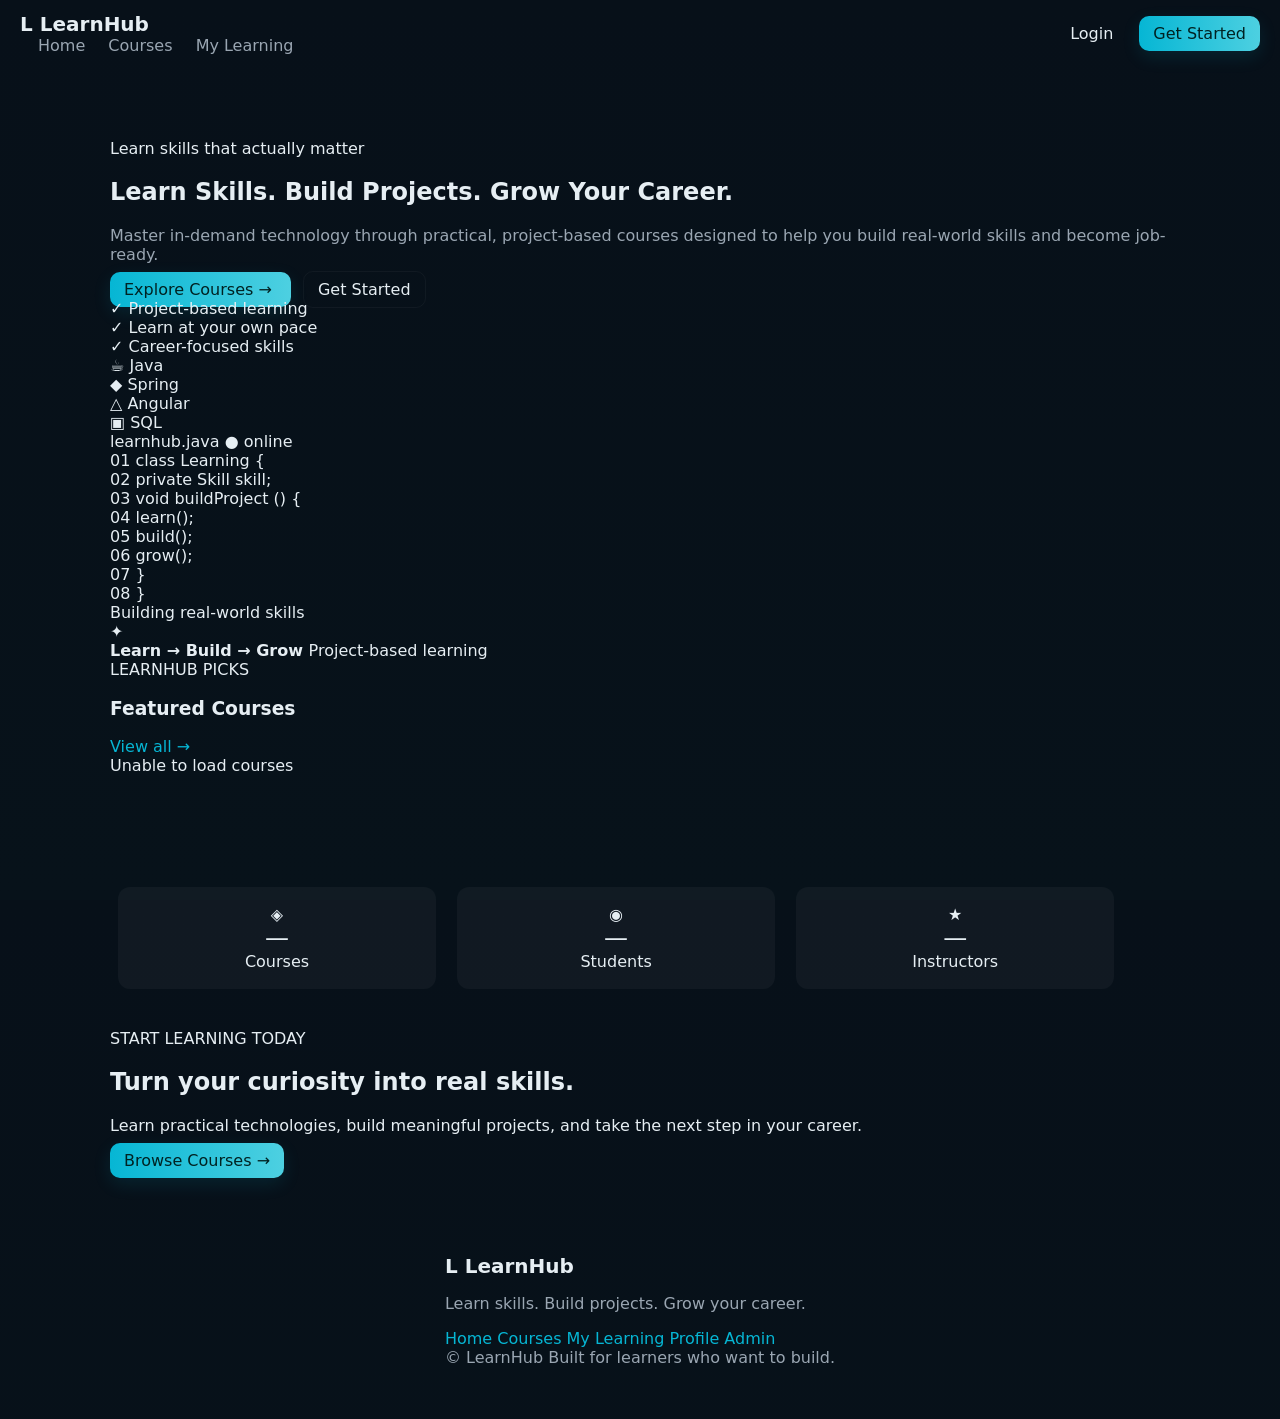
==== commit a3260b98: "index file changes" ====
--- a/frontend/index.html
+++ b/frontend/index.html
@@ -1,69 +1,826 @@
 <!doctype html>
 <html lang="en">
+
 <head>
   <meta charset="utf-8" />
-  <meta name="viewport" content="width=device-width,initial-scale=1" />
-  <title>LearnHub — Home</title>
+
+  <meta
+    name="viewport"
+    content="width=device-width, initial-scale=1"
+  />
+
+  <title>LearnHub — Learn. Build. Grow.</title>
+
+  <meta
+    name="description"
+    content="LearnHub — project-based developer courses designed to build real-world skills."
+  />
+
   <link rel="stylesheet" href="css/global.css" />
   <link rel="stylesheet" href="css/home.css" />
 </head>
+
+
 <body>
+
   <div id="app">
+
+    <!-- =================================================
+         NAVIGATION
+    ================================================== -->
+
     <header class="nav">
+
       <div class="nav-left">
-        <a href="/" class="logo">LearnHub</a>
-        <nav class="links">
-          <a href="index.html">Home</a>
-          <a href="pages/courses.html">Courses</a>
-          <a id="nav-my-learning" href="pages/my-learning.html">My Learning</a>
+
+        <a
+          href="index.html"
+          class="logo"
+          aria-label="LearnHub Home"
+        >
+          <span class="logo-mark">L</span>
+          <span class="logo-text">LearnHub</span>
+        </a>
+
+
+        <nav
+          class="links"
+          aria-label="Main navigation"
+        >
+
+          <a
+            href="index.html"
+            class="active"
+          >
+            Home
+          </a>
+
+          <a href="pages/courses.html">
+            Courses
+          </a>
+
+          <a
+            id="nav-my-learning"
+            href="pages/my-learning.html"
+          >
+            My Learning
+          </a>
+
         </nav>
+
       </div>
-      <div class="nav-right" id="nav-auth-area">
-        <!-- populated by js/app.js -->
+
+
+      <!--
+        IMPORTANT:
+        js/app.js dynamically populates this area.
+        DO NOT REMOVE THIS ID.
+      -->
+
+      <div
+        class="nav-right"
+        id="nav-auth-area"
+        aria-label="Authentication area"
+      ></div>
+
+    </header>
+
+
+    <!-- =================================================
+         MAIN CONTENT
+    ================================================== -->
+
+    <main>
+
+
+      <!-- =================================================
+           HERO SECTION
+      ================================================= -->
+
+      <section class="hero">
+
+        <div class="container hero-layout">
+
+
+          <!-- =================================================
+               HERO CONTENT
+          ================================================= -->
+
+          <div class="hero-content">
+
+            <div class="hero-badge">
+
+              <span class="badge-dot"></span>
+
+              Learn skills that actually matter
+
+            </div>
+
+
+            <h1>
+
+              Learn Skills.
+
+              <span class="hero-highlight">
+                Build Projects.
+              </span>
+
+              Grow Your Career.
+
+            </h1>
+
+
+            <p class="lead">
+
+              Master in-demand technology through practical,
+              project-based courses designed to help you build
+              real-world skills and become job-ready.
+
+            </p>
+
+
+            <div class="hero-actions">
+
+              <a
+                class="btn primary"
+                href="pages/courses.html"
+              >
+                Explore Courses
+
+                <span class="btn-arrow">
+                  →
+                </span>
+
+              </a>
+
+
+              <a
+                class="btn ghost"
+                href="pages/register.html"
+              >
+                Get Started
+              </a>
+
+            </div>
+
+
+            <!-- Learning benefits -->
+
+            <div class="hero-features">
+
+              <div class="hero-feature">
+
+                <span class="feature-icon">
+                  ✓
+                </span>
+
+                <span>
+                  Project-based learning
+                </span>
+
+              </div>
+
+
+              <div class="hero-feature">
+
+                <span class="feature-icon">
+                  ✓
+                </span>
+
+                <span>
+                  Learn at your own pace
+                </span>
+
+              </div>
+
+
+              <div class="hero-feature">
+
+                <span class="feature-icon">
+                  ✓
+                </span>
+
+                <span>
+                  Career-focused skills
+                </span>
+
+              </div>
+
+            </div>
+
+          </div>
+
+
+          <!-- =================================================
+               HERO VISUAL
+               
+               IMPORTANT:
+               This replaces the old fake "Your Learning"
+               progress card.
+          ================================================== -->
+
+          <div class="hero-illustration">
+
+            <div class="hero-glow glow-one"></div>
+
+            <div class="hero-glow glow-two"></div>
+
+
+            <!-- =================================================
+                 ANIMATED DEVELOPER VISUAL
+            ================================================== -->
+
+            <div class="developer-visual">
+
+
+              <!-- Animated orbit rings -->
+
+              <div class="orbit orbit-one"></div>
+
+              <div class="orbit orbit-two"></div>
+
+              <div class="orbit orbit-three"></div>
+
+
+              <!-- Floating technology badges -->
+
+              <div class="tech-badge badge-java">
+
+                <span>
+                  ☕
+                </span>
+
+                Java
+
+              </div>
+
+
+              <div class="tech-badge badge-spring">
+
+                <span>
+                  ◆
+                </span>
+
+                Spring
+
+              </div>
+
+
+              <div class="tech-badge badge-angular">
+
+                <span>
+                  △
+                </span>
+
+                Angular
+
+              </div>
+
+
+              <div class="tech-badge badge-sql">
+
+                <span>
+                  ▣
+                </span>
+
+                SQL
+
+              </div>
+
+
+              <!-- =================================================
+                   MAIN CODE WINDOW
+              ================================================== -->
+
+              <div class="code-window">
+
+
+                <!-- Window header -->
+
+                <div class="code-window-header">
+
+                  <div class="window-dots">
+
+                    <span></span>
+
+                    <span></span>
+
+                    <span></span>
+
+                  </div>
+
+
+                  <span class="window-title">
+                    learnhub.java
+                  </span>
+
+
+                  <span class="window-status">
+                    ● online
+                  </span>
+
+                </div>
+
+
+                <!-- Code -->
+
+                <div class="code-content">
+
+
+                  <div class="code-line">
+
+                    <span class="line-number">
+                      01
+                    </span>
+
+                    <span class="code-keyword">
+                      class
+                    </span>
+
+                    <span class="code-class">
+                      Learning
+                    </span>
+
+                    <span>
+                      {
+                    </span>
+
+                  </div>
+
+
+                  <div class="code-line">
+
+                    <span class="line-number">
+                      02
+                    </span>
+
+                    <span class="indent"></span>
+
+                    <span class="code-keyword">
+                      private
+                    </span>
+
+                    <span class="code-type">
+                      Skill
+                    </span>
+
+                    <span>
+                      skill;
+                    </span>
+
+                  </div>
+
+
+                  <div class="code-line">
+
+                    <span class="line-number">
+                      03
+                    </span>
+
+                    <span class="indent"></span>
+
+                    <span class="code-keyword">
+                      void
+                    </span>
+
+                    <span class="code-method">
+                      buildProject
+                    </span>
+
+                    <span>
+                      () {
+                    </span>
+
+                  </div>
+
+
+                  <div class="code-line">
+
+                    <span class="line-number">
+                      04
+                    </span>
+
+                    <span class="indent double"></span>
+
+                    <span class="code-text">
+                      learn();
+                    </span>
+
+                  </div>
+
+
+                  <div class="code-line">
+
+                    <span class="line-number">
+                      05
+                    </span>
+
+                    <span class="indent double"></span>
+
+                    <span class="code-text">
+                      build();
+                    </span>
+
+                  </div>
+
+
+                  <div class="code-line">
+
+                    <span class="line-number">
+                      06
+                    </span>
+
+                    <span class="indent double"></span>
+
+                    <span class="code-text">
+                      grow();
+                    </span>
+
+                  </div>
+
+
+                  <div class="code-line">
+
+                    <span class="line-number">
+                      07
+                    </span>
+
+                    <span class="indent"></span>
+
+                    <span>
+                      }
+                    </span>
+
+                  </div>
+
+
+                  <div class="code-line">
+
+                    <span class="line-number">
+                      08
+                    </span>
+
+                    <span>
+                      }
+                    </span>
+
+                  </div>
+
+                </div>
+
+
+                <!-- Code footer -->
+
+                <div class="code-footer">
+
+                  <div class="code-progress">
+
+                    <span></span>
+                    <span></span>
+                    <span></span>
+                    <span></span>
+                    <span></span>
+
+                  </div>
+
+
+                  <span class="code-footer-text">
+                    Building real-world skills
+                  </span>
+
+                </div>
+
+              </div>
+
+
+              <!-- Small floating learning message -->
+
+              <div class="floating-learning-card">
+
+                <span class="floating-icon">
+                  ✦
+                </span>
+
+
+                <div>
+
+                  <strong>
+                    Learn → Build → Grow
+                  </strong>
+
+                  <span>
+                    Project-based learning
+                  </span>
+
+                </div>
+
+              </div>
+
+            </div>
+
+
+            <!-- =================================================
+                 FEATURED COURSES
+                 
+                 IMPORTANT:
+                 js/home.js populates this element.
+            ================================================== -->
+
+            <div class="featured-card">
+
+
+              <div class="featured-header">
+
+                <div>
+
+                  <span class="eyebrow">
+                    LEARNHUB PICKS
+                  </span>
+
+                  <h3>
+                    Featured Courses
+                  </h3>
+
+                </div>
+
+
+                <a
+                  href="pages/courses.html"
+                >
+                  View all →
+                </a>
+
+              </div>
+
+
+              <!--
+                IMPORTANT:
+                js/home.js dynamically populates this.
+                DO NOT REMOVE THIS ID.
+              -->
+
+              <div
+                id="featured-courses"
+                class="course-grid"
+              ></div>
+
+            </div>
+
+          </div>
+
+        </div>
+
+      </section>
+
+
+      <!-- =================================================
+           PLATFORM STATS
+           
+           IMPORTANT:
+           Existing IDs are preserved because home.js
+           updates these values.
+      ================================================== -->
+
+      <section
+        class="stats-section"
+        aria-label="LearnHub statistics"
+      >
+
+        <div class="container">
+
+          <div
+            class="cards"
+            id="home-stats"
+          >
+
+
+            <!-- Courses -->
+
+            <div class="stat">
+
+              <div class="stat-icon">
+                ◈
+              </div>
+
+
+              <div class="stat-content">
+
+                <div
+                  class="stat-value"
+                  id="stat-courses"
+                >
+                  —
+                </div>
+
+                <div class="stat-label">
+                  Courses
+                </div>
+
+              </div>
+
+            </div>
+
+
+            <!-- Students -->
+
+            <div class="stat">
+
+              <div class="stat-icon">
+                ◉
+              </div>
+
+
+              <div class="stat-content">
+
+                <div
+                  class="stat-value"
+                  id="stat-students"
+                >
+                  —
+                </div>
+
+                <div class="stat-label">
+                  Students
+                </div>
+
+              </div>
+
+            </div>
+
+
+            <!-- Instructors -->
+
+            <div class="stat">
+
+              <div class="stat-icon">
+                ★
+              </div>
+
+
+              <div class="stat-content">
+
+                <div
+                  class="stat-value"
+                  id="stat-instructors"
+                >
+                  —
+                </div>
+
+                <div class="stat-label">
+                  Instructors
+                </div>
+
+              </div>
+
+            </div>
+
+          </div>
+
+        </div>
+
+      </section>
+
+
+      <!-- =================================================
+           CALL TO ACTION
+      ================================================== -->
+
+      <section class="container cta-section">
+
+        <div class="cta-card">
+
+
+          <div class="cta-content">
+
+            <span class="eyebrow">
+              START LEARNING TODAY
+            </span>
+
+
+            <h2>
+              Turn your curiosity into real skills.
+            </h2>
+
+
+            <p>
+
+              Learn practical technologies, build meaningful
+              projects, and take the next step in your career.
+
+            </p>
+
+          </div>
+
+
+          <a
+            href="pages/courses.html"
+            class="btn primary"
+          >
+
+            Browse Courses
+
+            <span class="btn-arrow">
+              →
+            </span>
+
+          </a>
+
+        </div>
+
+      </section>
+
+    </main>
+
+
+    <!-- =================================================
+         FOOTER
+    ================================================== -->
+
+    <footer class="footer">
+
+      <div class="container footer-inner">
+
+
+        <div class="footer-brand">
+
+          <a
+            href="index.html"
+            class="logo"
+          >
+
+            <span class="logo-mark">
+              L
+            </span>
+
+            <span class="logo-text">
+              LearnHub
+            </span>
+
+          </a>
+
+
+          <p>
+            Learn skills. Build projects. Grow your career.
+          </p>
+
+        </div>
+
+
+        <div class="footer-links">
+
+          <a href="index.html">
+            Home
+          </a>
+
+          <a href="pages/courses.html">
+            Courses
+          </a>
+
+          <a href="pages/my-learning.html">
+            My Learning
+          </a>
+
+          <a href="pages/profile.html">
+            Profile
+          </a>
+
+          <a href="pages/admin.html">
+            Admin
+          </a>
+
+        </div>
+
+
+        <div class="footer-bottom">
+
+          <span>
+            © LearnHub
+          </span>
+
+          <span>
+            Built for learners who want to build.
+          </span>
+
+        </div>
+
       </div>
-    </header>
-
-    <main class="container hero">
-      <div class="hero-content">
-        <h1>Learn Skills. Build Projects. Grow Your Career.</h1>
-        <p class="lead">Curated developer courses. Project-based lessons. Real-world skills.</p>
-        <div class="hero-actions">
-          <a class="btn primary" href="pages/courses.html">Browse Courses</a>
-          <a class="btn ghost" href="pages/register.html">Get Started</a>
-        </div>
-      </div>
-
-      <div class="hero-illustration">
-        <div class="card glass">
-          <h3>Featured Courses</h3>
-          <div id="featured-courses" class="course-grid"></div>
-        </div>
-      </div>
-    </main>
-
-    <section class="container cards" id="home-stats">
-      <div class="stat">
-        <div class="stat-value" id="stat-courses">—</div>
-        <div class="stat-label">Courses</div>
-      </div>
-      <div class="stat">
-        <div class="stat-value" id="stat-students">—</div>
-        <div class="stat-label">Students</div>
-      </div>
-      <div class="stat">
-        <div class="stat-value" id="stat-instructors">—</div>
-        <div class="stat-label">Instructors</div>
-      </div>
-    </section>
-
-    <footer class="footer container">
-      <div>© LearnHub</div>
-      <div><a href="pages/profile.html">Profile</a> • <a href="pages/admin.html">Admin</a></div>
+
     </footer>
+
   </div>
 
+
+  <!-- =================================================
+       JAVASCRIPT
+       DO NOT CHANGE
+  ================================================== -->
+
   <script src="js/api.js"></script>
+
   <script src="js/app.js"></script>
+
   <script src="js/home.js"></script>
+
 </body>
+
 </html>
